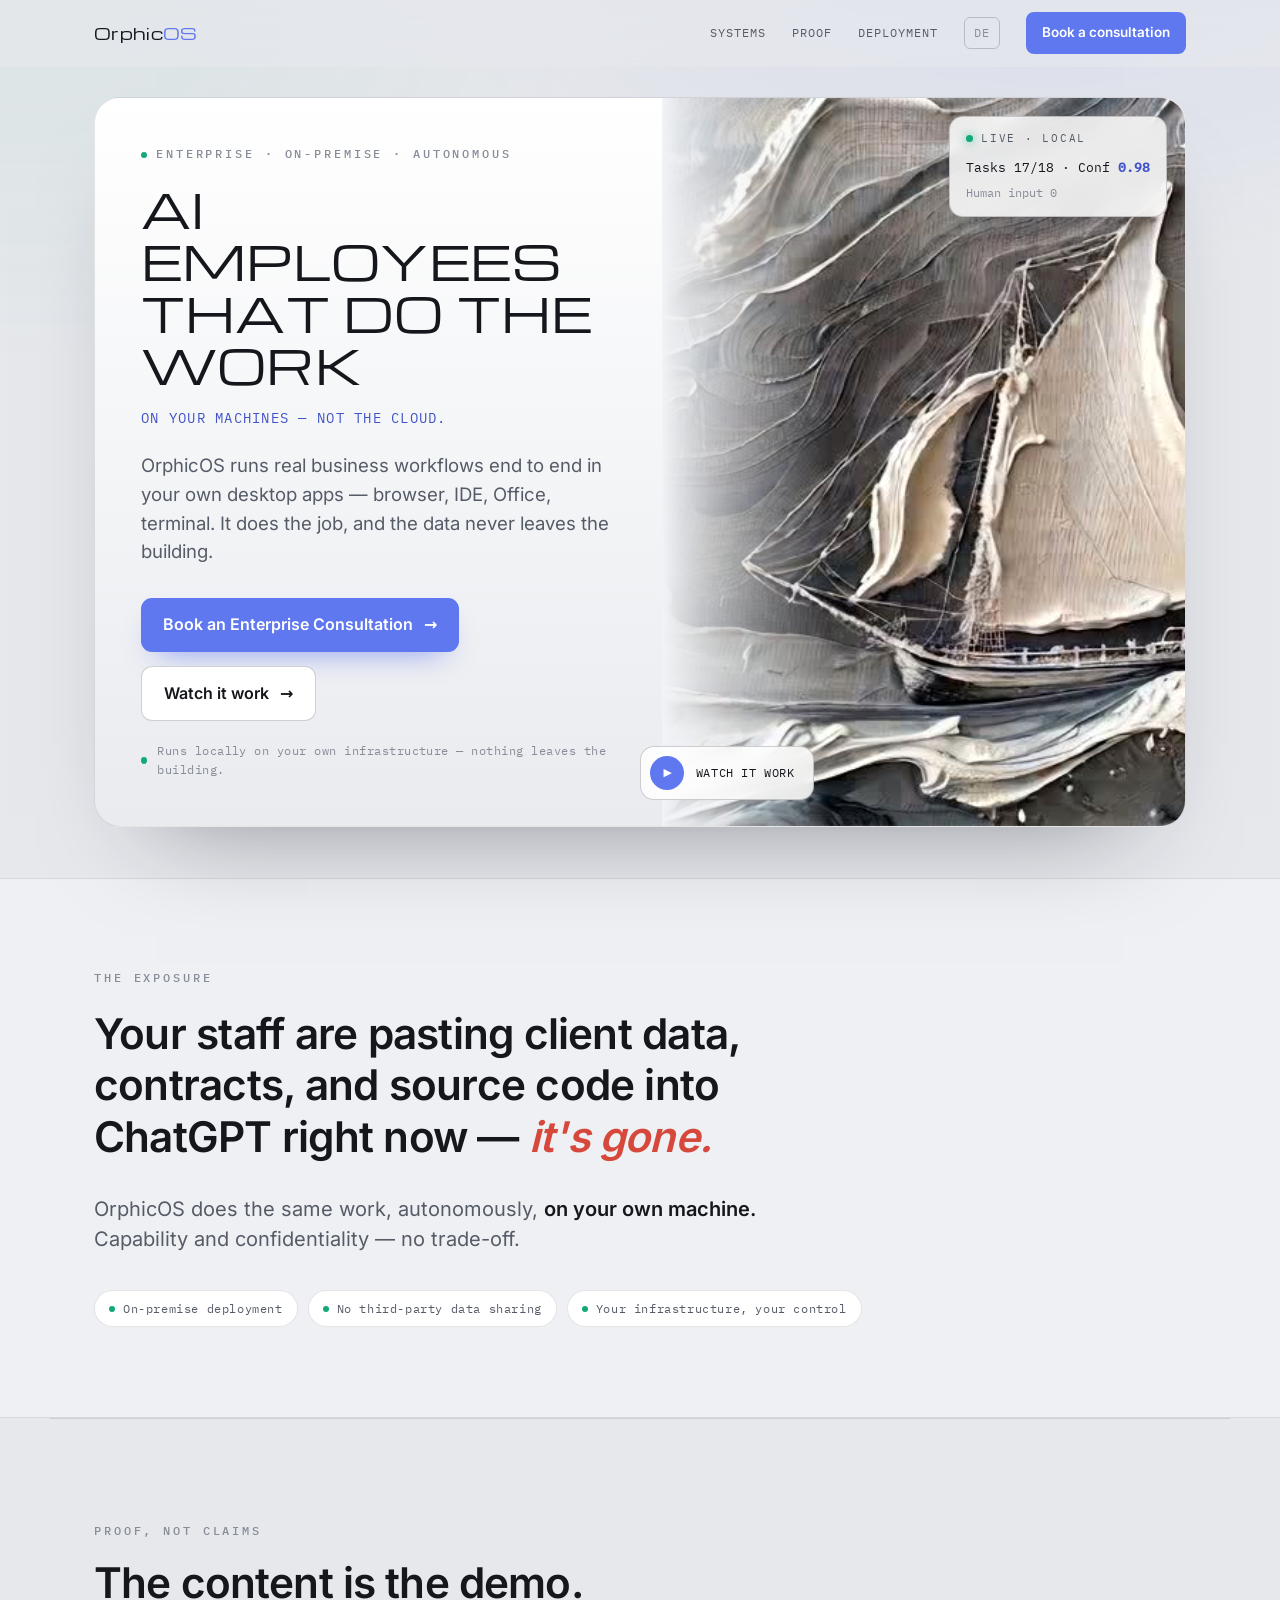
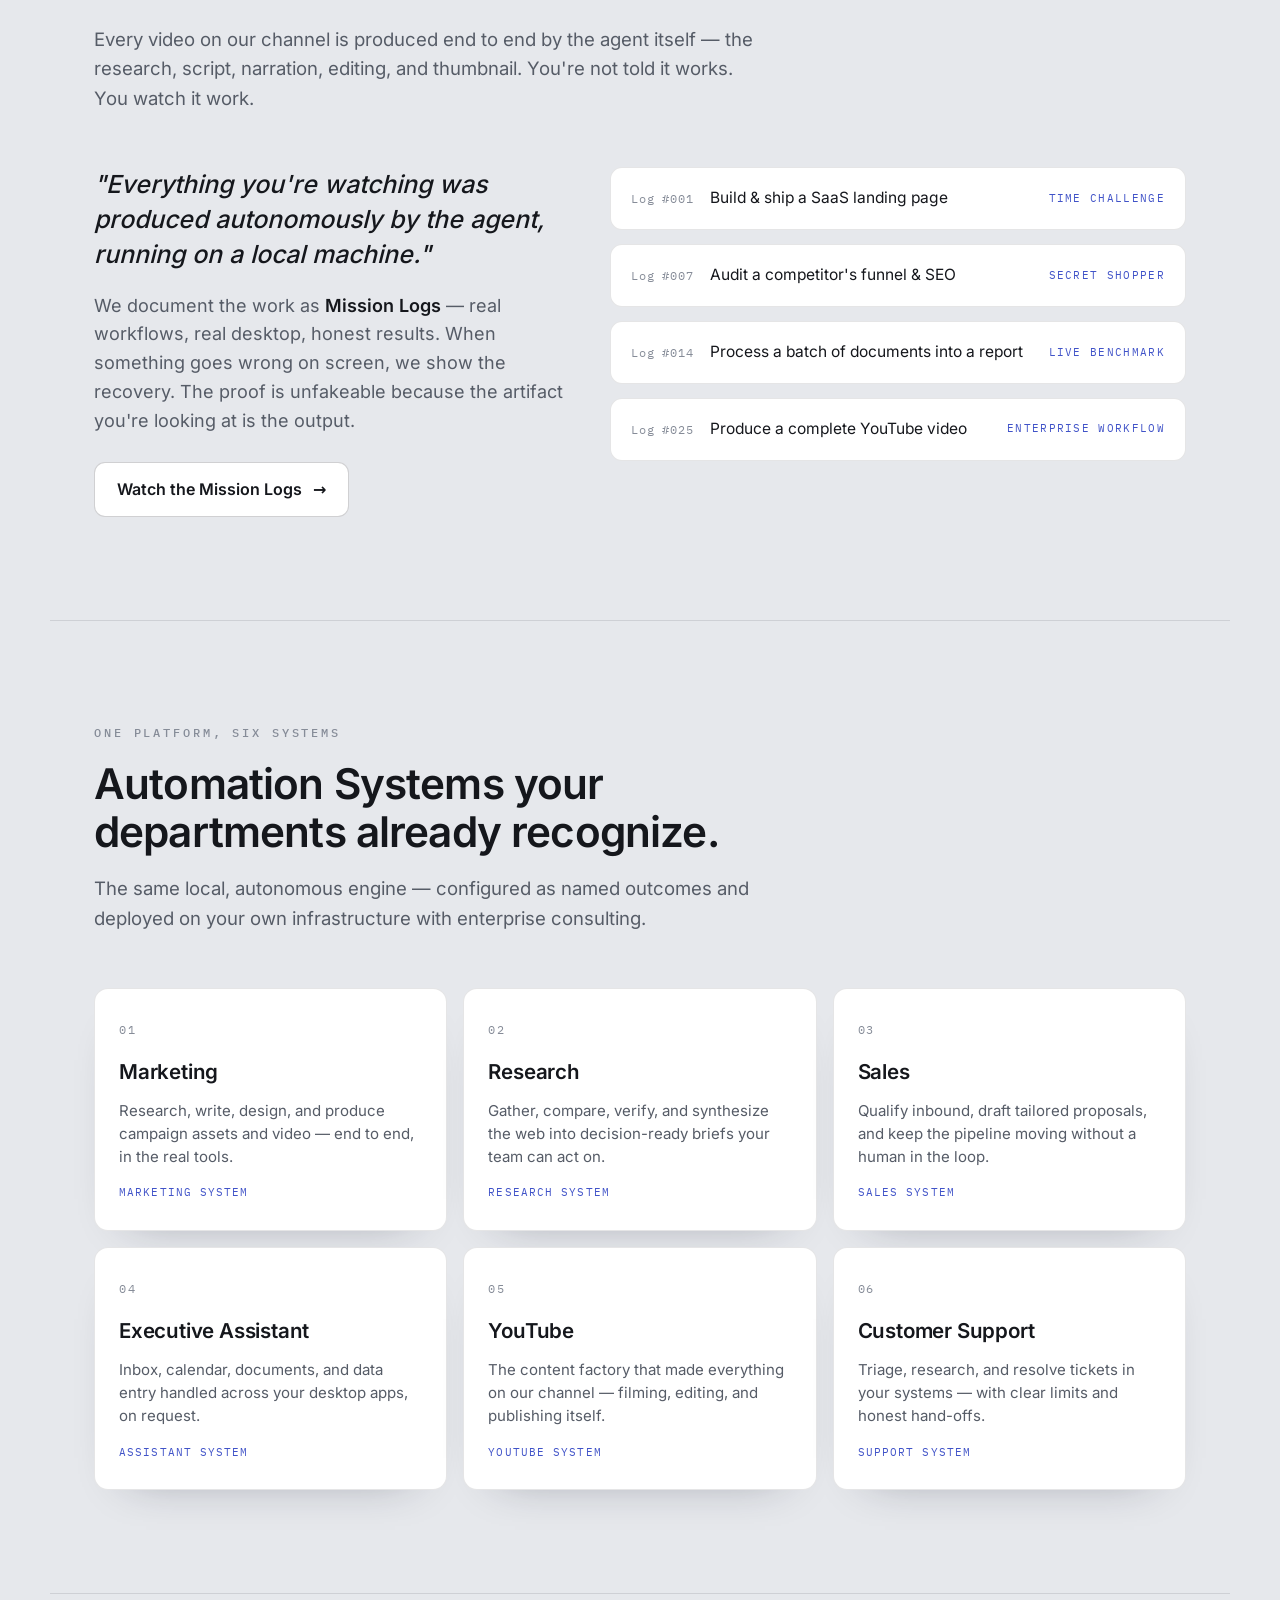
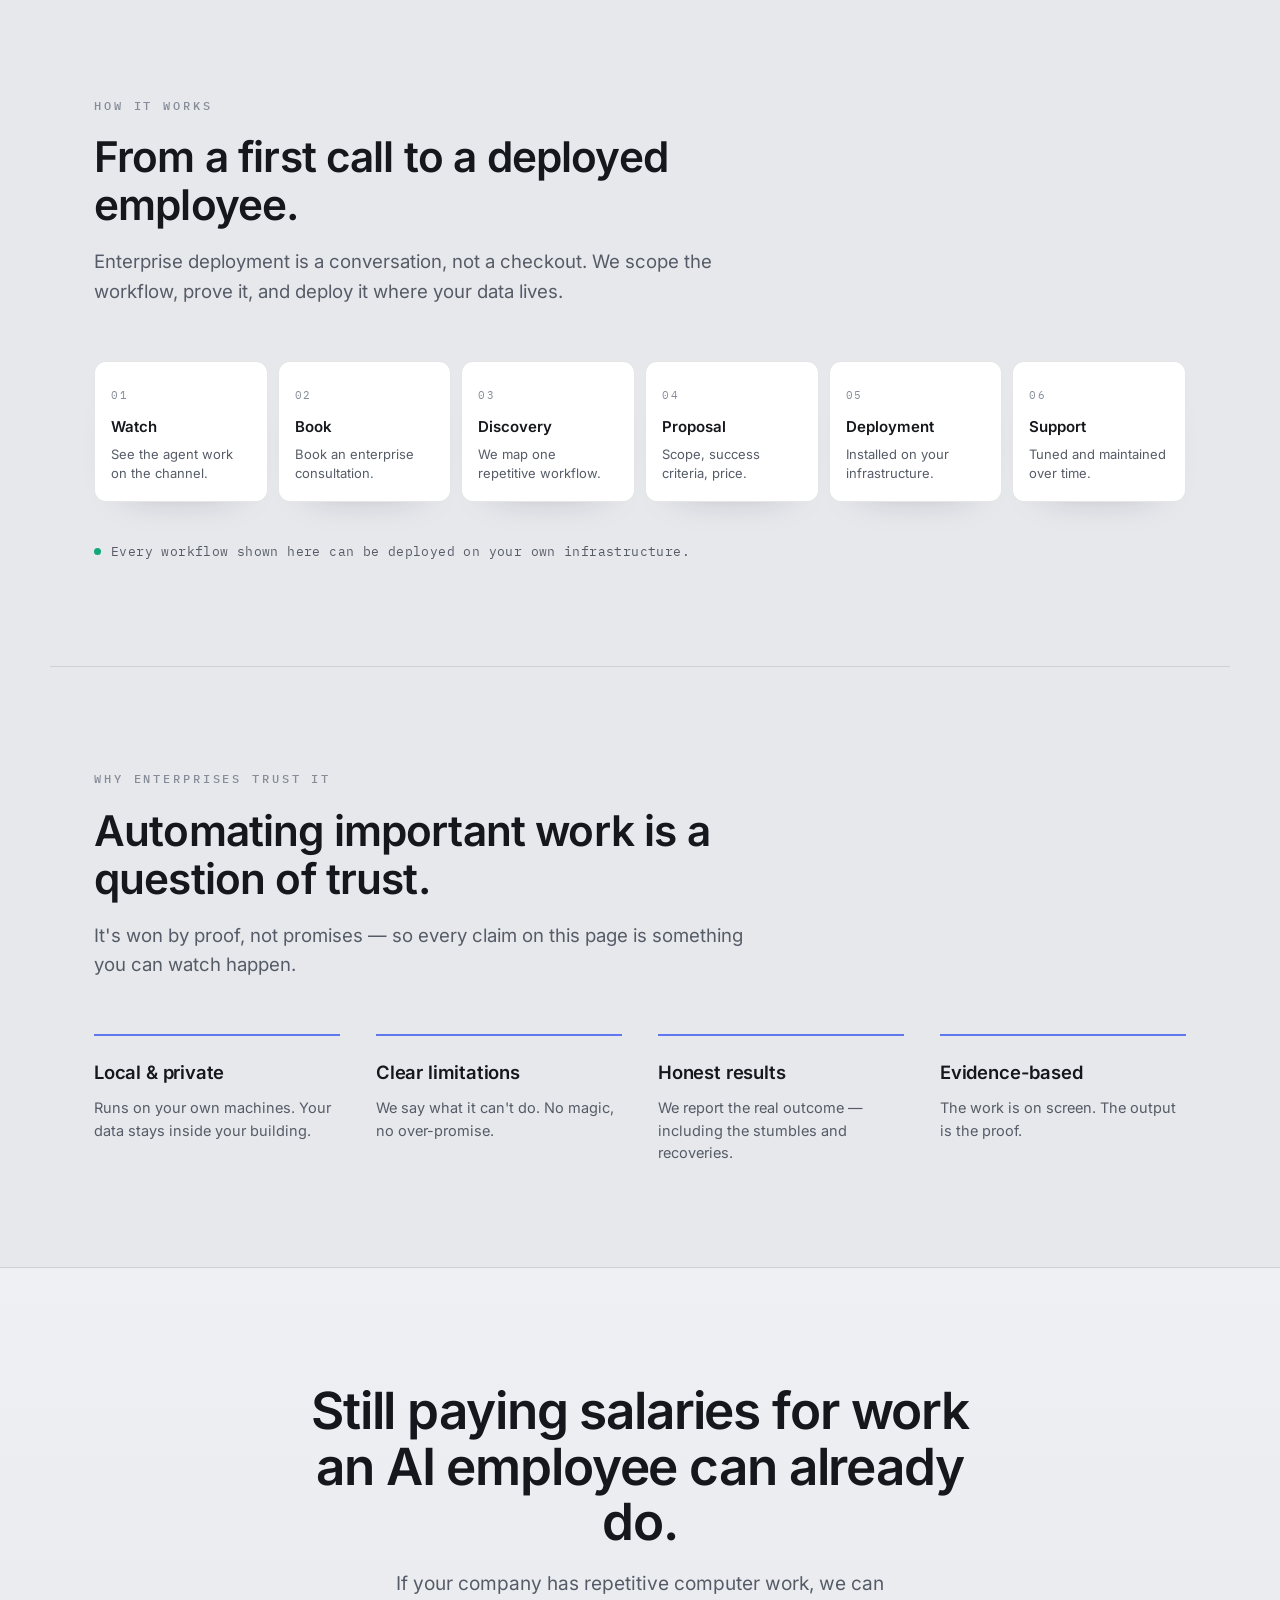
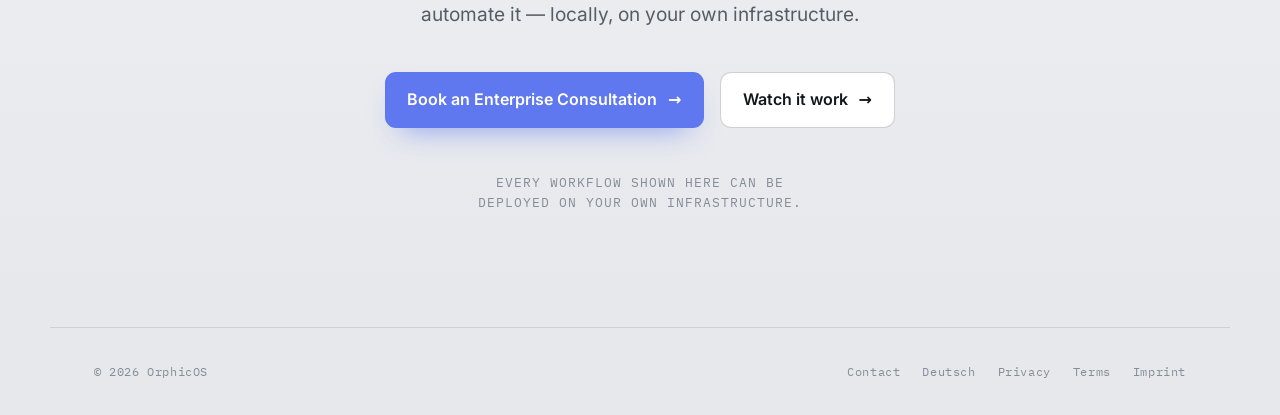
==== landing/index.html @ 304274cb "Redesign hero to light/techno "device panel" style Replace the dark hero with a light, silver-gradie" ====
<!DOCTYPE html>
<html lang="en" class="no-js">
<head>
<meta charset="UTF-8" />
<meta name="viewport" content="width=device-width, initial-scale=1" />
<script>
  /* Route German-preferring browsers to the German site. No network call.
     Remembers a manual language choice so switching to English never bounces back. */
  (function () {
    try {
      var pref = localStorage.getItem("orphic_lang");
      if (pref === "de") { location.replace("/de/"); return; }
      if (!pref) {
        var lang = (navigator.languages && navigator.languages[0]) || navigator.language || "";
        if (/^de\b/i.test(lang)) { location.replace("/de/"); }
      }
    } catch (e) {}
  })();
</script>
<title>OrphicOS — an autonomous AI employee that works on your machines, not the cloud</title>
<meta name="description" content="OrphicOS deploys autonomous AI employees that run real business workflows end to end in your own desktop apps — locally, on your own infrastructure. Nothing leaves the building." />
<meta property="og:title" content="OrphicOS — Enterprise Autonomous AI Employees" />
<meta property="og:description" content="It doesn't assist your team. It does the job — locally, on your own machines. Nothing leaves the building." />
<meta property="og:type" content="website" />
<link rel="icon" href="assets/favicon.ico" sizes="16x16 32x32 48x48" />
<link rel="icon" type="image/png" href="assets/favicon.png" />
<link href="assets/fonts/fonts.css" rel="stylesheet" />
<link href="styles.css" rel="stylesheet" />
<script>document.documentElement.className="js";</script>
</head>
<body>

  <header class="nav" id="nav">
    <div class="wrap nav-inner">
      <a href="/" class="brand">Orphic<span>OS</span></a>
      <nav class="nav-right">
        <span class="nav-links">
          <a href="#systems">Systems</a>
          <a href="#proof">Proof</a>
          <a href="#deploy">Deployment</a>
        </span>
        <a href="/de/" class="lang" onclick="try{localStorage.setItem('orphic_lang','de')}catch(e){}">DE</a>
        <a href="mailto:hello@orphicos.app?subject=Enterprise%20consultation" class="nav-cta">Book a consultation</a>
      </nav>
    </div>
  </header>

  <main>

    <!-- HERO -->
    <section class="hero wrap">
      <div class="stage reveal">
        <div class="stage-copy">
          <p class="eyebrow"><span class="dot"></span>Enterprise · On-premise · Autonomous</p>
          <h1 class="display">AI employees that do the work</h1>
          <p class="hero-desc">On your machines — not the cloud.</p>
          <p class="hero-sub">OrphicOS runs real business workflows end to end in your own desktop apps — browser, IDE, Office, terminal. It does the job, and the data never leaves the building.</p>
          <div class="hero-actions">
            <a class="btn btn-primary" href="mailto:hello@orphicos.app?subject=Enterprise%20consultation">Book an Enterprise Consultation <span class="arrow" aria-hidden="true">→</span></a>
            <a class="btn btn-ghost" href="https://www.youtube.com/channel/UCAZ4UmGpCjGsuipjz5-AdOQ" target="_blank" rel="noopener">Watch it work <span class="arrow" aria-hidden="true">→</span></a>
          </div>
          <p class="hero-note"><span class="dot"></span>Runs locally on your own infrastructure — nothing leaves the building.</p>
        </div>

        <div class="stage-art">
          <figure class="ship">
            <img src="assets/ship-hero.jpg" alt="OrphicOS — the ship steering itself through the storm" loading="eager" decoding="async" width="840" height="512" />
          </figure>

          <!-- live-session chip -->
          <div class="fcard fcard-live" role="img" aria-label="OrphicOS live session: 17 of 18 tasks done, confidence 0.98, human input 0, running locally.">
            <div class="l1"><span class="dot"></span>Live · Local</div>
            <div class="l2">Tasks 17/18 · Conf <b>0.98</b></div>
            <div class="l3">Human input 0</div>
          </div>

          <!-- watch-it-work chip -->
          <a class="fcard fcard-watch" href="https://www.youtube.com/channel/UCAZ4UmGpCjGsuipjz5-AdOQ" target="_blank" rel="noopener">
            <span class="play" aria-hidden="true">▶</span><span class="wt">Watch it work</span>
          </a>
        </div>
      </div>
    </section>

    <!-- DATA-LEAK WEDGE -->
    <section class="wedge">
      <div class="wrap wedge-inner">
        <p class="eyebrow reveal" style="margin-bottom:20px;">The exposure</p>
        <p class="wedge-quote reveal">Your staff are pasting client data, contracts, and source code into ChatGPT right now — <span class="gone">it's gone.</span></p>
        <p class="wedge-counter reveal">OrphicOS does the same work, autonomously, <b>on your own machine.</b> Capability and confidentiality — no trade-off.</p>
        <div class="chips reveal">
          <span class="chip"><span class="dot"></span>On-premise deployment</span>
          <span class="chip"><span class="dot"></span>No third-party data sharing</span>
          <span class="chip"><span class="dot"></span>Your infrastructure, your control</span>
        </div>
      </div>
    </section>

    <!-- PROOF -->
    <section class="section wrap" id="proof">
      <div class="section-head reveal">
        <span class="eyebrow">Proof, not claims</span>
        <h2 class="section-title">The content is the demo.</h2>
        <p class="section-lead">Every video on our channel is produced end to end by the agent itself — the research, script, narration, editing, and thumbnail. You're not told it works. You watch it work.</p>
      </div>
      <div class="proof-grid">
        <div class="proof-copy reveal">
          <p class="pull">"Everything you're watching was produced autonomously by the agent, running on a local machine."</p>
          <p>We document the work as <b style="color:var(--text)">Mission Logs</b> — real workflows, real desktop, honest results. When something goes wrong on screen, we show the recovery. The proof is unfakeable because the artifact you're looking at is the output.</p>
          <a class="btn btn-ghost watch" href="https://www.youtube.com/channel/UCAZ4UmGpCjGsuipjz5-AdOQ" target="_blank" rel="noopener">Watch the Mission Logs <span class="arrow" aria-hidden="true">→</span></a>
        </div>
        <div class="mission-list reveal">
          <div class="mission"><span class="id">Log #001</span><span class="name">Build &amp; ship a SaaS landing page</span><span class="fmt">Time&nbsp;Challenge</span></div>
          <div class="mission"><span class="id">Log #007</span><span class="name">Audit a competitor's funnel &amp; SEO</span><span class="fmt">Secret&nbsp;Shopper</span></div>
          <div class="mission"><span class="id">Log #014</span><span class="name">Process a batch of documents into a report</span><span class="fmt">Live&nbsp;Benchmark</span></div>
          <div class="mission"><span class="id">Log #025</span><span class="name">Produce a complete YouTube video</span><span class="fmt">Enterprise&nbsp;Workflow</span></div>
        </div>
      </div>
    </section>

    <!-- AUTOMATION SYSTEMS -->
    <section class="section wrap" id="systems">
      <div class="section-head reveal">
        <span class="eyebrow">One platform, six systems</span>
        <h2 class="section-title">Automation Systems your departments already recognize.</h2>
        <p class="section-lead">The same local, autonomous engine — configured as named outcomes and deployed on your own infrastructure with enterprise consulting.</p>
      </div>
      <div class="systems">
        <article class="sys reveal"><span class="num">01</span><h3>Marketing</h3><p>Research, write, design, and produce campaign assets and video — end to end, in the real tools.</p><span class="tag">Marketing System</span></article>
        <article class="sys reveal"><span class="num">02</span><h3>Research</h3><p>Gather, compare, verify, and synthesize the web into decision-ready briefs your team can act on.</p><span class="tag">Research System</span></article>
        <article class="sys reveal"><span class="num">03</span><h3>Sales</h3><p>Qualify inbound, draft tailored proposals, and keep the pipeline moving without a human in the loop.</p><span class="tag">Sales System</span></article>
        <article class="sys reveal"><span class="num">04</span><h3>Executive Assistant</h3><p>Inbox, calendar, documents, and data entry handled across your desktop apps, on request.</p><span class="tag">Assistant System</span></article>
        <article class="sys reveal"><span class="num">05</span><h3>YouTube</h3><p>The content factory that made everything on our channel — filming, editing, and publishing itself.</p><span class="tag">YouTube System</span></article>
        <article class="sys reveal"><span class="num">06</span><h3>Customer Support</h3><p>Triage, research, and resolve tickets in your systems — with clear limits and honest hand-offs.</p><span class="tag">Support System</span></article>
      </div>
    </section>

    <!-- DEPLOYMENT / FUNNEL -->
    <section class="section wrap" id="deploy">
      <div class="section-head reveal">
        <span class="eyebrow">How it works</span>
        <h2 class="section-title">From a first call to a deployed employee.</h2>
        <p class="section-lead">Enterprise deployment is a conversation, not a checkout. We scope the workflow, prove it, and deploy it where your data lives.</p>
      </div>
      <div class="funnel reveal">
        <div class="node"><span class="n">01</span><div class="t">Watch</div><div class="d">See the agent work on the channel.</div></div>
        <div class="node"><span class="n">02</span><div class="t">Book</div><div class="d">Book an enterprise consultation.</div></div>
        <div class="node"><span class="n">03</span><div class="t">Discovery</div><div class="d">We map one repetitive workflow.</div></div>
        <div class="node"><span class="n">04</span><div class="t">Proposal</div><div class="d">Scope, success criteria, price.</div></div>
        <div class="node"><span class="n">05</span><div class="t">Deployment</div><div class="d">Installed on your infrastructure.</div></div>
        <div class="node"><span class="n">06</span><div class="t">Support</div><div class="d">Tuned and maintained over time.</div></div>
      </div>
      <p class="deploy-note reveal"><span class="dot"></span>Every workflow shown here can be deployed on your own infrastructure.</p>
    </section>

    <!-- TRUST -->
    <section class="section wrap">
      <div class="section-head reveal">
        <span class="eyebrow">Why enterprises trust it</span>
        <h2 class="section-title">Automating important work is a question of trust.</h2>
        <p class="section-lead">It's won by proof, not promises — so every claim on this page is something you can watch happen.</p>
      </div>
      <div class="trust-grid">
        <div class="trust reveal"><h4>Local &amp; private</h4><p>Runs on your own machines. Your data stays inside your building.</p></div>
        <div class="trust reveal"><h4>Clear limitations</h4><p>We say what it can't do. No magic, no over-promise.</p></div>
        <div class="trust reveal"><h4>Honest results</h4><p>We report the real outcome — including the stumbles and recoveries.</p></div>
        <div class="trust reveal"><h4>Evidence-based</h4><p>The work is on screen. The output is the proof.</p></div>
      </div>
    </section>
  </main>

  <!-- CLOSING CTA -->
  <section class="close">
    <div class="wrap close-inner">
      <h2 class="reveal">Still paying salaries for work an AI employee can already do.</h2>
      <p class="reveal">If your company has repetitive computer work, we can automate it — locally, on your own infrastructure.</p>
      <div class="actions reveal">
        <a class="btn btn-primary" href="mailto:hello@orphicos.app?subject=Enterprise%20consultation">Book an Enterprise Consultation <span class="arrow" aria-hidden="true">→</span></a>
        <a class="btn btn-ghost" href="https://www.youtube.com/channel/UCAZ4UmGpCjGsuipjz5-AdOQ" target="_blank" rel="noopener">Watch it work <span class="arrow" aria-hidden="true">→</span></a>
      </div>
      <p class="tagline reveal">Every workflow shown here can be deployed on your own infrastructure.</p>
    </div>
  </section>

  <footer class="foot wrap">
    <span>© 2026 OrphicOS</span>
    <span class="foot-links">
      <a href="mailto:hello@orphicos.app">Contact</a>
      <a href="/de/" onclick="try{localStorage.setItem('orphic_lang','de')}catch(e){}">Deutsch</a>
      <a href="/privacy.html">Privacy</a>
      <a href="/terms.html">Terms</a>
      <a href="/imprint.html">Imprint</a>
    </span>
  </footer>

<script>
  // nav hairline on scroll
  var nav = document.getElementById('nav');
  function onScroll(){ nav.classList.toggle('scrolled', window.scrollY > 8); }
  onScroll(); window.addEventListener('scroll', onScroll, {passive:true});

  // scroll reveals (progressive enhancement — content is visible without JS)
  if ('IntersectionObserver' in window) {
    var io = new IntersectionObserver(function(entries){
      entries.forEach(function(e){
        if (e.isIntersecting){ e.target.classList.add('in'); io.unobserve(e.target); }
      });
    }, {threshold:0.14, rootMargin:'0px 0px -6% 0px'});
    document.querySelectorAll('.reveal').forEach(function(el){ io.observe(el); });
  } else {
    document.querySelectorAll('.reveal').forEach(function(el){ el.classList.add('in'); });
  }
</script>
</body>
</html>
---- landing/assets/fonts/fonts.css ----
/* vietnamese */
@font-face {
  font-family: 'Fraunces';
  font-style: italic;
  font-weight: 300 480;
  font-display: swap;
  src: url(Fraunces-1.woff2) format('woff2');
  unicode-range: U+0102-0103, U+0110-0111, U+0128-0129, U+0168-0169, U+01A0-01A1, U+01AF-01B0, U+0300-0301, U+0303-0304, U+0308-0309, U+0323, U+0329, U+1EA0-1EF9, U+20AB;
}

/* latin-ext */
@font-face {
  font-family: 'Fraunces';
  font-style: italic;
  font-weight: 300 480;
  font-display: swap;
  src: url(Fraunces-2.woff2) format('woff2');
  unicode-range: U+0100-02BA, U+02BD-02C5, U+02C7-02CC, U+02CE-02D7, U+02DD-02FF, U+0304, U+0308, U+0329, U+1D00-1DBF, U+1E00-1E9F, U+1EF2-1EFF, U+2020, U+20A0-20AB, U+20AD-20C0, U+2113, U+2C60-2C7F, U+A720-A7FF;
}

/* latin */
@font-face {
  font-family: 'Fraunces';
  font-style: italic;
  font-weight: 300 480;
  font-display: swap;
  src: url(Fraunces-3.woff2) format('woff2');
  unicode-range: U+0000-00FF, U+0131, U+0152-0153, U+02BB-02BC, U+02C6, U+02DA, U+02DC, U+0304, U+0308, U+0329, U+2000-206F, U+20AC, U+2122, U+2191, U+2193, U+2212, U+2215, U+FEFF, U+FFFD;
}

/* vietnamese */
@font-face {
  font-family: 'Fraunces';
  font-style: normal;
  font-weight: 300 560;
  font-display: swap;
  src: url(Fraunces-4.woff2) format('woff2');
  unicode-range: U+0102-0103, U+0110-0111, U+0128-0129, U+0168-0169, U+01A0-01A1, U+01AF-01B0, U+0300-0301, U+0303-0304, U+0308-0309, U+0323, U+0329, U+1EA0-1EF9, U+20AB;
}

/* latin-ext */
@font-face {
  font-family: 'Fraunces';
  font-style: normal;
  font-weight: 300 560;
  font-display: swap;
  src: url(Fraunces-5.woff2) format('woff2');
  unicode-range: U+0100-02BA, U+02BD-02C5, U+02C7-02CC, U+02CE-02D7, U+02DD-02FF, U+0304, U+0308, U+0329, U+1D00-1DBF, U+1E00-1E9F, U+1EF2-1EFF, U+2020, U+20A0-20AB, U+20AD-20C0, U+2113, U+2C60-2C7F, U+A720-A7FF;
}

/* latin */
@font-face {
  font-family: 'Fraunces';
  font-style: normal;
  font-weight: 300 560;
  font-display: swap;
  src: url(Fraunces-6.woff2) format('woff2');
  unicode-range: U+0000-00FF, U+0131, U+0152-0153, U+02BB-02BC, U+02C6, U+02DA, U+02DC, U+0304, U+0308, U+0329, U+2000-206F, U+20AC, U+2122, U+2191, U+2193, U+2212, U+2215, U+FEFF, U+FFFD;
}

/* latin — techno display (headlines) */
@font-face {
  font-family: 'Michroma';
  font-style: normal;
  font-weight: 400;
  font-display: swap;
  src: url(Michroma.woff2) format('woff2');
  unicode-range: U+0000-00FF, U+0131, U+0152-0153, U+02BB-02BC, U+02C6, U+02DA, U+02DC, U+0304, U+0308, U+0329, U+2000-206F, U+20AC, U+2122, U+2191, U+2193, U+2212, U+2215, U+FEFF, U+FFFD;
}

/* cyrillic-ext */
@font-face {
  font-family: 'IBM Plex Mono';
  font-style: normal;
  font-weight: 400;
  font-display: swap;
  src: url(IBMPlexMono-1.woff2) format('woff2');
  unicode-range: U+0460-052F, U+1C80-1C8A, U+20B4, U+2DE0-2DFF, U+A640-A69F, U+FE2E-FE2F;
}

/* cyrillic */
@font-face {
  font-family: 'IBM Plex Mono';
  font-style: normal;
  font-weight: 400;
  font-display: swap;
  src: url(IBMPlexMono-2.woff2) format('woff2');
  unicode-range: U+0301, U+0400-045F, U+0490-0491, U+04B0-04B1, U+2116;
}

/* vietnamese */
@font-face {
  font-family: 'IBM Plex Mono';
  font-style: normal;
  font-weight: 400;
  font-display: swap;
  src: url(IBMPlexMono-3.woff2) format('woff2');
  unicode-range: U+0102-0103, U+0110-0111, U+0128-0129, U+0168-0169, U+01A0-01A1, U+01AF-01B0, U+0300-0301, U+0303-0304, U+0308-0309, U+0323, U+0329, U+1EA0-1EF9, U+20AB;
}

/* latin-ext */
@font-face {
  font-family: 'IBM Plex Mono';
  font-style: normal;
  font-weight: 400;
  font-display: swap;
  src: url(IBMPlexMono-4.woff2) format('woff2');
  unicode-range: U+0100-02BA, U+02BD-02C5, U+02C7-02CC, U+02CE-02D7, U+02DD-02FF, U+0304, U+0308, U+0329, U+1D00-1DBF, U+1E00-1E9F, U+1EF2-1EFF, U+2020, U+20A0-20AB, U+20AD-20C0, U+2113, U+2C60-2C7F, U+A720-A7FF;
}

/* latin */
@font-face {
  font-family: 'IBM Plex Mono';
  font-style: normal;
  font-weight: 400;
  font-display: swap;
  src: url(IBMPlexMono-5.woff2) format('woff2');
  unicode-range: U+0000-00FF, U+0131, U+0152-0153, U+02BB-02BC, U+02C6, U+02DA, U+02DC, U+0304, U+0308, U+0329, U+2000-206F, U+20AC, U+2122, U+2191, U+2193, U+2212, U+2215, U+FEFF, U+FFFD;
}

/* cyrillic-ext */
@font-face {
  font-family: 'IBM Plex Mono';
  font-style: normal;
  font-weight: 500;
  font-display: swap;
  src: url(IBMPlexMono-6.woff2) format('woff2');
  unicode-range: U+0460-052F, U+1C80-1C8A, U+20B4, U+2DE0-2DFF, U+A640-A69F, U+FE2E-FE2F;
}

/* cyrillic */
@font-face {
  font-family: 'IBM Plex Mono';
  font-style: normal;
  font-weight: 500;
  font-display: swap;
  src: url(IBMPlexMono-7.woff2) format('woff2');
  unicode-range: U+0301, U+0400-045F, U+0490-0491, U+04B0-04B1, U+2116;
}

/* vietnamese */
@font-face {
  font-family: 'IBM Plex Mono';
  font-style: normal;
  font-weight: 500;
  font-display: swap;
  src: url(IBMPlexMono-8.woff2) format('woff2');
  unicode-range: U+0102-0103, U+0110-0111, U+0128-0129, U+0168-0169, U+01A0-01A1, U+01AF-01B0, U+0300-0301, U+0303-0304, U+0308-0309, U+0323, U+0329, U+1EA0-1EF9, U+20AB;
}

/* latin-ext */
@font-face {
  font-family: 'IBM Plex Mono';
  font-style: normal;
  font-weight: 500;
  font-display: swap;
  src: url(IBMPlexMono-9.woff2) format('woff2');
  unicode-range: U+0100-02BA, U+02BD-02C5, U+02C7-02CC, U+02CE-02D7, U+02DD-02FF, U+0304, U+0308, U+0329, U+1D00-1DBF, U+1E00-1E9F, U+1EF2-1EFF, U+2020, U+20A0-20AB, U+20AD-20C0, U+2113, U+2C60-2C7F, U+A720-A7FF;
}

/* latin */
@font-face {
  font-family: 'IBM Plex Mono';
  font-style: normal;
  font-weight: 500;
  font-display: swap;
  src: url(IBMPlexMono-10.woff2) format('woff2');
  unicode-range: U+0000-00FF, U+0131, U+0152-0153, U+02BB-02BC, U+02C6, U+02DA, U+02DC, U+0304, U+0308, U+0329, U+2000-206F, U+20AC, U+2122, U+2191, U+2193, U+2212, U+2215, U+FEFF, U+FFFD;
}

/* cyrillic-ext */
@font-face {
  font-family: 'Inter';
  font-style: normal;
  font-weight: 400;
  font-display: swap;
  src: url(Inter-1.woff2) format('woff2');
  unicode-range: U+0460-052F, U+1C80-1C8A, U+20B4, U+2DE0-2DFF, U+A640-A69F, U+FE2E-FE2F;
}

/* cyrillic */
@font-face {
  font-family: 'Inter';
  font-style: normal;
  font-weight: 400;
  font-display: swap;
  src: url(Inter-2.woff2) format('woff2');
  unicode-range: U+0301, U+0400-045F, U+0490-0491, U+04B0-04B1, U+2116;
}

/* greek-ext */
@font-face {
  font-family: 'Inter';
  font-style: normal;
  font-weight: 400;
  font-display: swap;
  src: url(Inter-3.woff2) format('woff2');
  unicode-range: U+1F00-1FFF;
}

/* greek */
@font-face {
  font-family: 'Inter';
  font-style: normal;
  font-weight: 400;
  font-display: swap;
  src: url(Inter-4.woff2) format('woff2');
  unicode-range: U+0370-0377, U+037A-037F, U+0384-038A, U+038C, U+038E-03A1, U+03A3-03FF;
}

/* vietnamese */
@font-face {
  font-family: 'Inter';
  font-style: normal;
  font-weight: 400;
  font-display: swap;
  src: url(Inter-5.woff2) format('woff2');
  unicode-range: U+0102-0103, U+0110-0111, U+0128-0129, U+0168-0169, U+01A0-01A1, U+01AF-01B0, U+0300-0301, U+0303-0304, U+0308-0309, U+0323, U+0329, U+1EA0-1EF9, U+20AB;
}

/* latin-ext */
@font-face {
  font-family: 'Inter';
  font-style: normal;
  font-weight: 400;
  font-display: swap;
  src: url(Inter-6.woff2) format('woff2');
  unicode-range: U+0100-02BA, U+02BD-02C5, U+02C7-02CC, U+02CE-02D7, U+02DD-02FF, U+0304, U+0308, U+0329, U+1D00-1DBF, U+1E00-1E9F, U+1EF2-1EFF, U+2020, U+20A0-20AB, U+20AD-20C0, U+2113, U+2C60-2C7F, U+A720-A7FF;
}

/* latin */
@font-face {
  font-family: 'Inter';
  font-style: normal;
  font-weight: 400;
  font-display: swap;
  src: url(Inter-7.woff2) format('woff2');
  unicode-range: U+0000-00FF, U+0131, U+0152-0153, U+02BB-02BC, U+02C6, U+02DA, U+02DC, U+0304, U+0308, U+0329, U+2000-206F, U+20AC, U+2122, U+2191, U+2193, U+2212, U+2215, U+FEFF, U+FFFD;
}

/* cyrillic-ext */
@font-face {
  font-family: 'Inter';
  font-style: normal;
  font-weight: 500;
  font-display: swap;
  src: url(Inter-8.woff2) format('woff2');
  unicode-range: U+0460-052F, U+1C80-1C8A, U+20B4, U+2DE0-2DFF, U+A640-A69F, U+FE2E-FE2F;
}

/* cyrillic */
@font-face {
  font-family: 'Inter';
  font-style: normal;
  font-weight: 500;
  font-display: swap;
  src: url(Inter-9.woff2) format('woff2');
  unicode-range: U+0301, U+0400-045F, U+0490-0491, U+04B0-04B1, U+2116;
}

/* greek-ext */
@font-face {
  font-family: 'Inter';
  font-style: normal;
  font-weight: 500;
  font-display: swap;
  src: url(Inter-10.woff2) format('woff2');
  unicode-range: U+1F00-1FFF;
}

/* greek */
@font-face {
  font-family: 'Inter';
  font-style: normal;
  font-weight: 500;
  font-display: swap;
  src: url(Inter-11.woff2) format('woff2');
  unicode-range: U+0370-0377, U+037A-037F, U+0384-038A, U+038C, U+038E-03A1, U+03A3-03FF;
}

/* vietnamese */
@font-face {
  font-family: 'Inter';
  font-style: normal;
  font-weight: 500;
  font-display: swap;
  src: url(Inter-12.woff2) format('woff2');
  unicode-range: U+0102-0103, U+0110-0111, U+0128-0129, U+0168-0169, U+01A0-01A1, U+01AF-01B0, U+0300-0301, U+0303-0304, U+0308-0309, U+0323, U+0329, U+1EA0-1EF9, U+20AB;
}

/* latin-ext */
@font-face {
  font-family: 'Inter';
  font-style: normal;
  font-weight: 500;
  font-display: swap;
  src: url(Inter-13.woff2) format('woff2');
  unicode-range: U+0100-02BA, U+02BD-02C5, U+02C7-02CC, U+02CE-02D7, U+02DD-02FF, U+0304, U+0308, U+0329, U+1D00-1DBF, U+1E00-1E9F, U+1EF2-1EFF, U+2020, U+20A0-20AB, U+20AD-20C0, U+2113, U+2C60-2C7F, U+A720-A7FF;
}

/* latin */
@font-face {
  font-family: 'Inter';
  font-style: normal;
  font-weight: 500;
  font-display: swap;
  src: url(Inter-14.woff2) format('woff2');
  unicode-range: U+0000-00FF, U+0131, U+0152-0153, U+02BB-02BC, U+02C6, U+02DA, U+02DC, U+0304, U+0308, U+0329, U+2000-206F, U+20AC, U+2122, U+2191, U+2193, U+2212, U+2215, U+FEFF, U+FFFD;
}

/* cyrillic-ext */
@font-face {
  font-family: 'Inter';
  font-style: normal;
  font-weight: 600;
  font-display: swap;
  src: url(Inter-15.woff2) format('woff2');
  unicode-range: U+0460-052F, U+1C80-1C8A, U+20B4, U+2DE0-2DFF, U+A640-A69F, U+FE2E-FE2F;
}

/* cyrillic */
@font-face {
  font-family: 'Inter';
  font-style: normal;
  font-weight: 600;
  font-display: swap;
  src: url(Inter-16.woff2) format('woff2');
  unicode-range: U+0301, U+0400-045F, U+0490-0491, U+04B0-04B1, U+2116;
}

/* greek-ext */
@font-face {
  font-family: 'Inter';
  font-style: normal;
  font-weight: 600;
  font-display: swap;
  src: url(Inter-17.woff2) format('woff2');
  unicode-range: U+1F00-1FFF;
}

/* greek */
@font-face {
  font-family: 'Inter';
  font-style: normal;
  font-weight: 600;
  font-display: swap;
  src: url(Inter-18.woff2) format('woff2');
  unicode-range: U+0370-0377, U+037A-037F, U+0384-038A, U+038C, U+038E-03A1, U+03A3-03FF;
}

/* vietnamese */
@font-face {
  font-family: 'Inter';
  font-style: normal;
  font-weight: 600;
  font-display: swap;
  src: url(Inter-19.woff2) format('woff2');
  unicode-range: U+0102-0103, U+0110-0111, U+0128-0129, U+0168-0169, U+01A0-01A1, U+01AF-01B0, U+0300-0301, U+0303-0304, U+0308-0309, U+0323, U+0329, U+1EA0-1EF9, U+20AB;
}

/* latin-ext */
@font-face {
  font-family: 'Inter';
  font-style: normal;
  font-weight: 600;
  font-display: swap;
  src: url(Inter-20.woff2) format('woff2');
  unicode-range: U+0100-02BA, U+02BD-02C5, U+02C7-02CC, U+02CE-02D7, U+02DD-02FF, U+0304, U+0308, U+0329, U+1D00-1DBF, U+1E00-1E9F, U+1EF2-1EFF, U+2020, U+20A0-20AB, U+20AD-20C0, U+2113, U+2C60-2C7F, U+A720-A7FF;
}

/* latin */
@font-face {
  font-family: 'Inter';
  font-style: normal;
  font-weight: 600;
  font-display: swap;
  src: url(Inter-21.woff2) format('woff2');
  unicode-range: U+0000-00FF, U+0131, U+0152-0153, U+02BB-02BC, U+02C6, U+02DA, U+02DC, U+0304, U+0308, U+0329, U+2000-206F, U+20AC, U+2122, U+2191, U+2193, U+2212, U+2215, U+FEFF, U+FFFD;
}
---- landing/styles.css ----
/* OrphicOS landing — "Enterprise Autonomous AI Employees".
   Light, techno-industrial, premium. Michroma (display headline) + Inter (body)
   + IBM Plex Mono (technical labels / cards). Self-hosted fonts — zero external requests.
   Strict 8px rhythm. One rationed accent (interactive) + a signal green (local/live, dots only). */

:root {
  /* ground (light) */
  --bg:        #e6e8ec;
  --bg-2:      #eef0f3;
  --surface:   #ffffff;
  --surface-2: #f4f6f8;
  --line:        rgba(20,24,32,.11);
  --line-strong: rgba(20,24,32,.20);

  /* ink */
  --text:  #15171c;
  --muted: #565c67;
  --faint: #868c98;

  /* accents (rationed) */
  --accent:      #5f78ef;   /* interactive: CTAs, objects */
  --accent-2:    #7488f3;
  --accent-ink:  #ffffff;   /* text on accent */
  --accent-link: #4053c8;   /* inline emphasis on white — higher contrast */
  --signal:      #12a97a;   /* "local / live / secure" — dots + tiny marks only */
  --warn:        #d6483b;   /* the "it's gone" beat — used once, deliberately */

  /* type */
  --display: "Michroma", "IBM Plex Mono", ui-monospace, monospace;
  --sans:    "Inter", system-ui, -apple-system, "Segoe UI", sans-serif;
  --mono:    "IBM Plex Mono", ui-monospace, "SFMono-Regular", Menlo, monospace;

  --max: 1180px;
  --gutter: clamp(18px, 4vw, 44px);
}

* { margin:0; padding:0; box-sizing:border-box; }
html { -webkit-text-size-adjust:100%; scroll-behavior:smooth; }

body {
  background:var(--bg);
  color:var(--text);
  font-family:var(--sans);
  font-size:17px;
  line-height:1.6;
  -webkit-font-smoothing:antialiased;
  text-rendering:optimizeLegibility;
  overflow-x:hidden;
}
::selection { background:var(--accent); color:var(--accent-ink); }
a { color:inherit; }

/* ambient wash — two quiet gradients, no decoration */
body::before {
  content:"";
  position:fixed; inset:0; z-index:-1; pointer-events:none;
  background:
    radial-gradient(1100px 620px at 82% -12%, rgba(95,120,239,.10), transparent 60%),
    radial-gradient(900px 560px at 2% 2%, rgba(18,169,122,.05), transparent 62%);
}

.wrap { max-width:var(--max); margin-inline:auto; padding-inline:var(--gutter); }

/* eyebrows / catalog labels */
.eyebrow {
  font-family:var(--mono);
  font-size:12px; letter-spacing:.24em; text-transform:uppercase;
  color:var(--faint); font-weight:500;
}
.eyebrow .dot {
  width:6px; height:6px; border-radius:50%;
  background:var(--signal); display:inline-block; margin-right:9px;
  vertical-align:middle;
  box-shadow:0 0 0 0 rgba(18,169,122,.5);
  animation:pulse 2.6s ease-out infinite;
}
@keyframes pulse {
  0% { box-shadow:0 0 0 0 rgba(18,169,122,.45); }
  70%,100% { box-shadow:0 0 0 7px rgba(18,169,122,0); }
}

/* ── NAV ──────────────────────────────── */
.nav {
  position:sticky; top:0; z-index:40;
  background:color-mix(in srgb, var(--bg) 68%, transparent);
  backdrop-filter:saturate(1.2) blur(12px);
  border-bottom:1px solid transparent;
  transition:border-color .35s ease, background .35s ease;
}
.nav.scrolled { border-bottom-color:var(--line); background:color-mix(in srgb, var(--bg) 86%, transparent); }
.nav-inner { display:flex; align-items:center; justify-content:space-between; height:66px; gap:18px; }
.brand {
  font-family:var(--display); font-weight:400; font-size:16px; letter-spacing:.02em;
  text-decoration:none; color:var(--text); white-space:nowrap;
}
.brand span { color:var(--accent); }
.nav-right { display:flex; align-items:center; gap:clamp(14px,2.4vw,26px); }
.nav-links { display:flex; gap:clamp(16px,2.4vw,26px); }
.nav-links a {
  font-family:var(--mono); font-size:12px; letter-spacing:.08em; text-transform:uppercase;
  color:var(--muted); text-decoration:none; transition:color .2s ease;
}
.nav-links a:hover { color:var(--text); }
.lang {
  font-family:var(--mono); font-size:12px; letter-spacing:.1em; text-transform:uppercase;
  color:var(--faint); text-decoration:none; border:1px solid var(--line-strong);
  padding:5px 9px; border-radius:6px; transition:border-color .2s, color .2s;
}
.lang:hover { color:var(--text); border-color:var(--accent); }
.nav-cta {
  font-family:var(--sans); font-weight:600; font-size:13.5px;
  text-decoration:none; color:var(--accent-ink);
  background:var(--accent); padding:10px 16px; border-radius:8px;
  transition:background .2s ease, transform .2s ease; white-space:nowrap;
}
.nav-cta:hover { background:var(--accent-2); }
@media (max-width:720px){ .nav-links{ display:none; } }

/* ── shared button ─────────────────────── */
.btn {
  display:inline-flex; align-items:center; gap:11px;
  font-family:var(--sans); font-weight:600; font-size:16px;
  text-decoration:none; padding:14px 22px; border-radius:11px;
  transition:background .22s ease, border-color .22s ease, transform .22s ease, color .22s ease;
}
.btn .arrow { transition:transform .22s ease; }
.btn:hover .arrow { transform:translateX(4px); }
.btn-primary { background:var(--accent); color:var(--accent-ink); box-shadow:0 14px 30px -16px rgba(95,120,239,.85); }
.btn-primary:hover { background:var(--accent-2); }
.btn-ghost { border:1px solid var(--line-strong); color:var(--text); background:var(--surface); }
.btn-ghost:hover { border-color:var(--accent); color:var(--accent-link); }

/* ── HERO / STAGE ──────────────────────── */
.hero { padding-top:clamp(14px,2.4vw,30px); padding-bottom:clamp(30px,4vw,58px); }
.stage {
  position:relative; isolation:isolate; overflow:hidden;
  border-radius:26px; border:1px solid var(--line);
  background:linear-gradient(180deg,#ffffff 0%, #e9ebef 100%);
  box-shadow:0 50px 100px -62px rgba(24,28,44,.5), 0 1px 0 rgba(255,255,255,.9) inset;
  display:grid; grid-template-columns:1fr; align-items:stretch;
  min-height:clamp(430px,64vh,592px);
}
@media (min-width:900px){ .stage{ grid-template-columns:1.04fr .96fr; } }

.stage-copy { padding:clamp(26px,3.6vw,52px); display:flex; flex-direction:column; justify-content:center; z-index:2; }
.stage-copy .eyebrow { margin-bottom:20px; }
.hero h1.display {
  font-family:var(--display); font-weight:400; text-transform:uppercase;
  font-size:clamp(1.5rem,4.1vw,2.95rem); line-height:1.1; letter-spacing:.004em;
  color:var(--text); margin:0; max-width:15ch;
  overflow-wrap:break-word;   /* never let a long compound word (e.g. German) break the layout */
}
.hero-desc {
  margin-top:16px; font-family:var(--mono);
  font-size:clamp(12.5px,1.4vw,14px); letter-spacing:.09em; text-transform:uppercase; color:var(--accent-link);
}
.hero-sub {
  margin-top:clamp(16px,2vw,22px);
  font-size:clamp(16px,1.7vw,18.5px); line-height:1.55; color:var(--muted); max-width:42ch;
}
.hero-actions { margin-top:clamp(24px,3vw,32px); display:flex; align-items:center; gap:14px; flex-wrap:wrap; }
.hero-note {
  margin-top:20px; display:inline-flex; align-items:center; gap:10px;
  font-family:var(--mono); font-size:12px; letter-spacing:.04em; color:var(--faint);
}
.hero-note .dot { width:7px; height:7px; border-radius:50%; background:var(--signal); display:inline-block; }

/* the heritage ship — hero centerpiece */
.stage-art { position:relative; min-height:300px; }
.ship { position:absolute; inset:0; margin:0; }
.ship img { width:100%; height:100%; object-fit:cover; object-position:center right; display:block; filter:contrast(1.03) saturate(1.03); }
.stage-art::before {
  content:""; position:absolute; inset:0; z-index:1; pointer-events:none;
  background:linear-gradient(90deg,#f1f3f6 0%, rgba(241,243,246,0) 32%);
}
@media (max-width:899px){
  .stage{ min-height:0; }
  .stage-art{ min-height:288px; }
  .stage-art::before{ background:linear-gradient(180deg,#f1f3f6 0%, rgba(241,243,246,0) 22%); }
}

/* floating cards over the stage (the reference's scattered chips) */
.fcard {
  position:absolute; z-index:3;
  background:color-mix(in srgb, var(--surface) 84%, transparent);
  backdrop-filter:blur(9px) saturate(1.1);
  border:1px solid var(--line-strong); border-radius:14px;
  box-shadow:0 26px 54px -32px rgba(20,24,44,.55);
}
.fcard-live { top:18px; right:18px; padding:13px 16px; font-family:var(--mono); }
.fcard-live .l1 { display:flex; align-items:center; gap:8px; font-size:11px; letter-spacing:.16em; text-transform:uppercase; color:var(--muted); }
.fcard-live .l1 .dot { width:7px; height:7px; border-radius:50%; background:var(--signal); box-shadow:0 0 10px 1px rgba(18,169,122,.55); }
.fcard-live .l2 { margin-top:10px; font-size:13px; color:var(--text); }
.fcard-live .l2 b { color:var(--accent-link); font-weight:600; }
.fcard-live .l3 { margin-top:5px; font-size:12px; color:var(--faint); }
.fcard-watch { left:-22px; bottom:26px; display:inline-flex; align-items:center; gap:12px; padding:9px 18px 9px 9px; text-decoration:none; }
.fcard-watch .play { width:34px; height:34px; border-radius:50%; background:var(--accent); color:#fff; display:grid; place-items:center; font-size:11px; padding-left:2px; }
.fcard-watch .wt { font-family:var(--mono); font-size:12px; letter-spacing:.05em; text-transform:uppercase; color:var(--text); }
.fcard-watch:hover .play { background:var(--accent-2); }
@media (max-width:899px){ .fcard-live{ top:14px; left:14px; right:auto; } .fcard-watch{ left:14px; bottom:14px; } }
@media (max-width:520px){ .fcard-watch{ display:none; } }

/* ── SECTION SCAFFOLD ──────────────────── */
.section { padding-block:clamp(60px,8vw,116px); border-top:1px solid var(--line); }
.section-head { max-width:60ch; margin-bottom:clamp(34px,5vw,54px); }
.section-head .eyebrow { display:block; margin-bottom:18px; }
.section-title {
  font-family:var(--sans); font-weight:650;
  font-size:clamp(1.8rem,3.3vw,2.7rem); line-height:1.14; letter-spacing:-.02em; color:var(--text);
}
.section-lead { margin-top:18px; color:var(--muted); font-size:clamp(16px,1.7vw,18.5px); max-width:56ch; }

/* ── DATA-LEAK WEDGE ───────────────────── */
.wedge { background:var(--bg-2); border-top:1px solid var(--line); border-bottom:1px solid var(--line); }
.wedge-inner { padding-block:clamp(54px,7vw,100px); }
.wedge-quote {
  font-family:var(--sans); font-weight:600; font-size:clamp(1.6rem,3.3vw,2.7rem);
  line-height:1.22; letter-spacing:-.018em; max-width:24ch; color:var(--text);
}
.wedge-quote .gone { color:var(--warn); font-style:italic; }
.wedge-counter {
  margin-top:clamp(22px,3vw,32px); font-size:clamp(17px,1.9vw,20px); color:var(--muted); max-width:52ch; line-height:1.5;
}
.wedge-counter b { color:var(--text); font-weight:600; }
.chips { margin-top:clamp(26px,3vw,36px); display:flex; gap:10px; flex-wrap:wrap; }
.chip {
  font-family:var(--mono); font-size:12px; letter-spacing:.05em;
  color:var(--muted); background:var(--surface); border:1px solid var(--line); border-radius:999px; padding:8px 14px;
  display:inline-flex; align-items:center; gap:8px;
}
.chip .dot { width:6px; height:6px; border-radius:50%; background:var(--signal); display:inline-block; }

/* ── PROOF ─────────────────────────────── */
.proof-grid { display:grid; grid-template-columns:1fr; gap:clamp(28px,4vw,44px); }
@media (min-width:860px){ .proof-grid{ grid-template-columns:.9fr 1.1fr; align-items:start; } }
.mission-list { display:grid; gap:14px; }
.mission {
  display:grid; grid-template-columns:auto 1fr auto; gap:16px; align-items:center;
  background:var(--surface); border:1px solid var(--line); border-radius:12px; padding:18px 20px;
  box-shadow:0 18px 40px -34px rgba(20,24,44,.4);
  transition:border-color .2s ease, transform .2s ease;
}
.mission:hover { border-color:var(--line-strong); transform:translateY(-1px); }
.mission .id { font-family:var(--mono); font-size:12px; letter-spacing:.08em; color:var(--faint); }
.mission .name { font-size:15.5px; color:var(--text); }
.mission .fmt { font-family:var(--mono); font-size:11px; letter-spacing:.12em; text-transform:uppercase; color:var(--accent-link); }
.proof-copy p { color:var(--muted); font-size:clamp(16px,1.7vw,18px); }
.proof-copy p + p { margin-top:1em; }
.proof-copy .pull {
  font-family:var(--sans); font-style:italic; font-weight:500;
  font-size:clamp(1.2rem,2.2vw,1.55rem); line-height:1.4; color:var(--text); margin-bottom:20px;
}
.watch { margin-top:26px; display:inline-flex; }

/* ── AUTOMATION SYSTEMS ────────────────── */
.systems { display:grid; grid-template-columns:1fr; gap:16px; }
@media (min-width:640px){ .systems{ grid-template-columns:1fr 1fr; } }
@media (min-width:980px){ .systems{ grid-template-columns:1fr 1fr 1fr; } }
.sys {
  background:var(--surface); border:1px solid var(--line); border-radius:14px;
  padding:26px 24px 28px; box-shadow:0 20px 46px -36px rgba(20,24,44,.45);
  transition:border-color .2s ease, background .2s ease, transform .2s ease;
}
.sys:hover { border-color:var(--line-strong); background:var(--surface-2); transform:translateY(-2px); }
.sys .num { font-family:var(--mono); font-size:11.5px; letter-spacing:.16em; color:var(--faint); }
.sys h3 { font-family:var(--sans); font-weight:640; font-size:1.28rem; letter-spacing:-.01em; margin:14px 0 10px; }
.sys p { color:var(--muted); font-size:15px; line-height:1.55; }
.sys .tag { display:block; margin-top:16px; font-family:var(--mono); font-size:11px; letter-spacing:.1em; text-transform:uppercase; color:var(--accent-link); }

/* ── FUNNEL / DEPLOYMENT ───────────────── */
.funnel { display:flex; flex-wrap:wrap; gap:10px; align-items:stretch; }
.node {
  flex:1 1 148px; background:var(--surface); border:1px solid var(--line); border-radius:12px;
  padding:18px 16px; position:relative; box-shadow:0 18px 40px -34px rgba(20,24,44,.4);
}
.node .n { font-family:var(--mono); font-size:11px; letter-spacing:.14em; color:var(--faint); }
.node .t { margin-top:8px; font-size:15px; color:var(--text); font-weight:600; }
.node .d { margin-top:6px; font-size:13px; color:var(--muted); line-height:1.45; }
.deploy-note {
  margin-top:clamp(28px,3.4vw,40px); font-family:var(--mono); font-size:13px; letter-spacing:.03em;
  color:var(--muted); display:inline-flex; align-items:center; gap:10px;
}
.deploy-note .dot { width:7px; height:7px; border-radius:50%; background:var(--signal); }

/* ── TRUST BAND ────────────────────────── */
.trust-grid { display:grid; grid-template-columns:1fr; gap:clamp(24px,3vw,36px); }
@media (min-width:620px){ .trust-grid{ grid-template-columns:1fr 1fr; } }
@media (min-width:960px){ .trust-grid{ grid-template-columns:repeat(4,1fr); } }
.trust { padding-top:22px; border-top:2px solid var(--accent); }
.trust h4 { font-family:var(--sans); font-weight:640; font-size:1.15rem; margin-bottom:10px; letter-spacing:-.01em; }
.trust p { color:var(--muted); font-size:14.5px; line-height:1.55; }

/* ── CLOSING CTA ───────────────────────── */
.close {
  background:linear-gradient(180deg, var(--bg-2), var(--bg));
  border-top:1px solid var(--line);
}
.close-inner { padding-block:clamp(70px,9vw,124px); text-align:center; }
.close h2 {
  font-family:var(--sans); font-weight:680;
  font-size:clamp(2rem,4.4vw,3.2rem); line-height:1.08; letter-spacing:-.022em;
  max-width:20ch; margin-inline:auto;
}
.close p { margin-top:20px; color:var(--muted); font-size:clamp(16px,1.8vw,19px); max-width:46ch; margin-inline:auto; }
.close .actions { margin-top:clamp(30px,4vw,42px); display:flex; gap:16px; justify-content:center; flex-wrap:wrap; }
.close .tagline {
  margin-top:clamp(30px,4vw,44px); font-family:var(--mono); font-size:12.5px; letter-spacing:.08em;
  text-transform:uppercase; color:var(--faint);
}

/* ── FOOTER ────────────────────────────── */
.foot {
  border-top:1px solid var(--line); padding-block:34px;
  display:flex; justify-content:space-between; gap:18px; flex-wrap:wrap;
  font-family:var(--mono); font-size:12px; letter-spacing:.05em; color:var(--faint);
}
.foot a { color:var(--faint); text-decoration:none; transition:color .2s; }
.foot a:hover { color:var(--text); }
.foot-links { display:flex; gap:22px; flex-wrap:wrap; }

/* ── reveal system (progressive enhancement) ── */
.js .reveal { opacity:0; transform:translateY(16px); transition:opacity .7s ease, transform .7s cubic-bezier(.2,.7,.2,1); }
.js .reveal.in { opacity:1; transform:none; }

:focus-visible { outline:2px solid var(--accent); outline-offset:3px; border-radius:2px; }

@media (prefers-reduced-motion:reduce){
  * { animation:none !important; transition:none !important; scroll-behavior:auto !important; }
  .js .reveal { opacity:1; transform:none; }
}
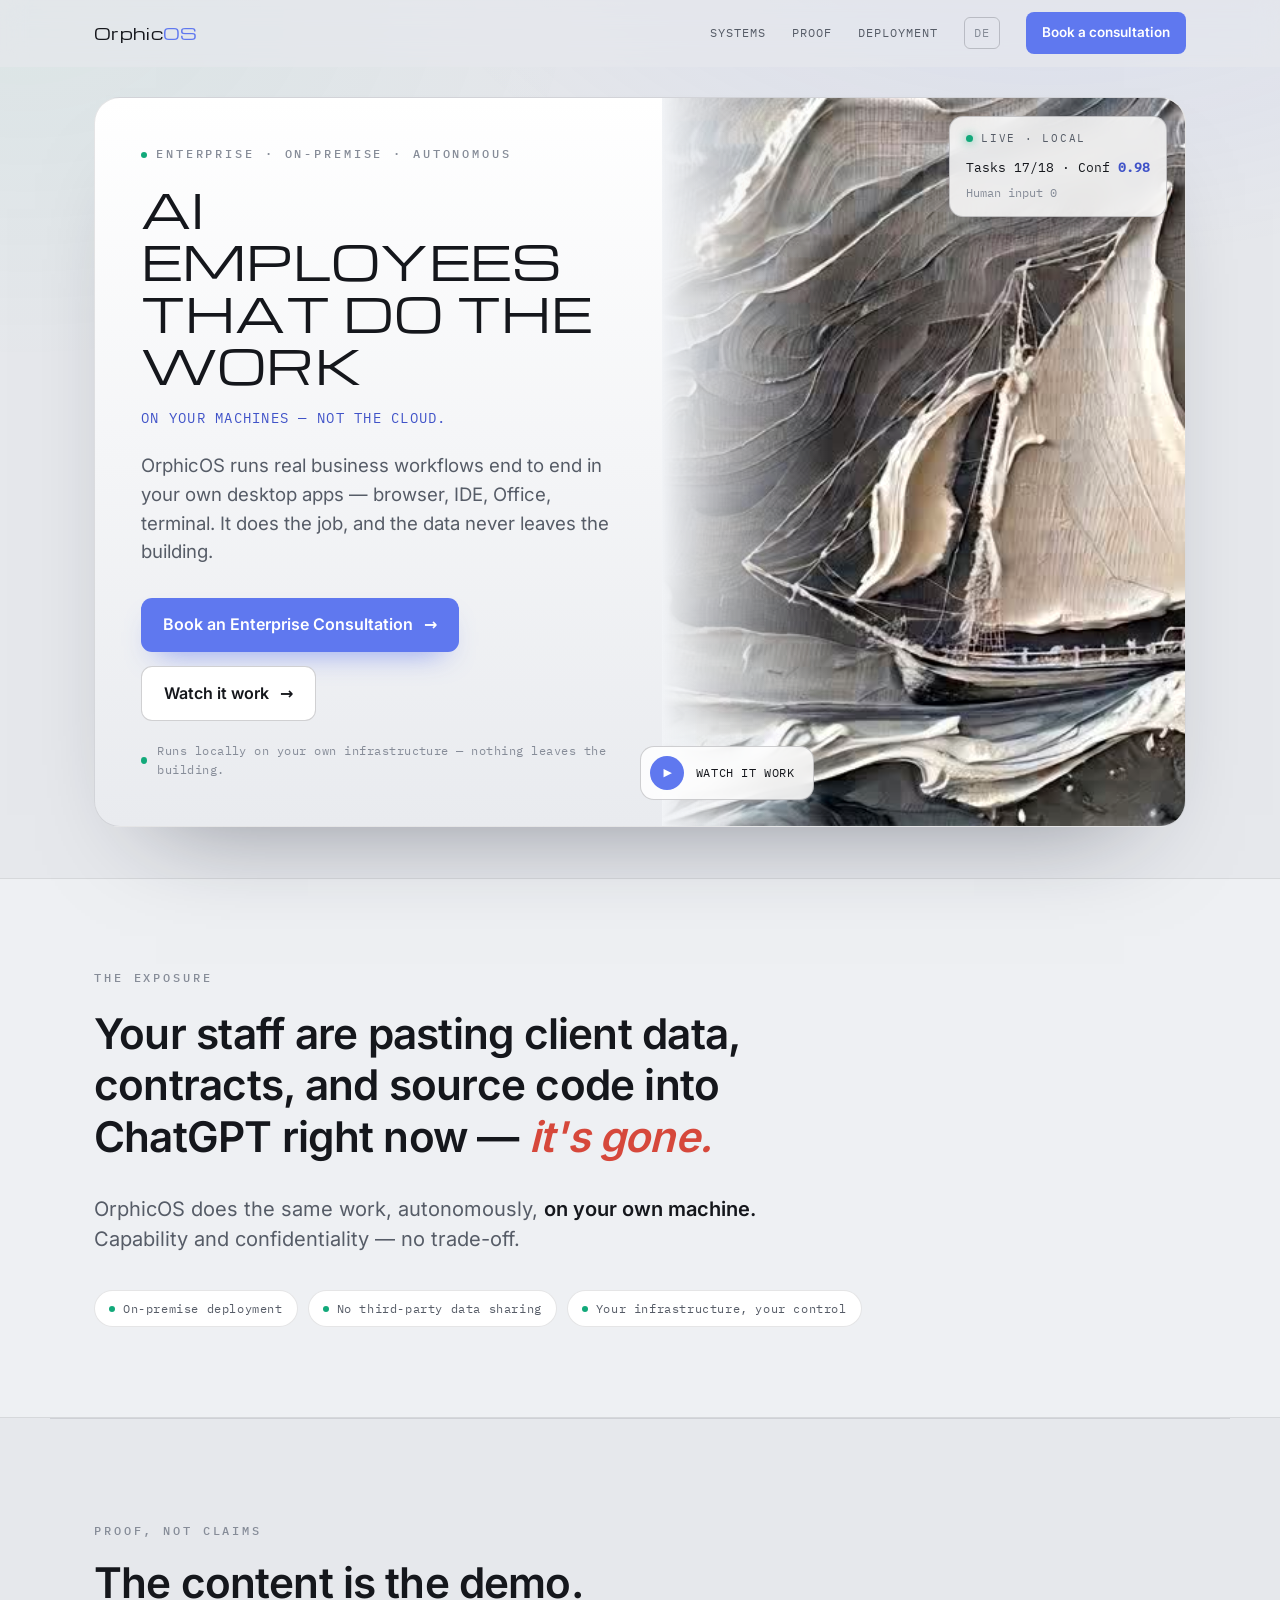
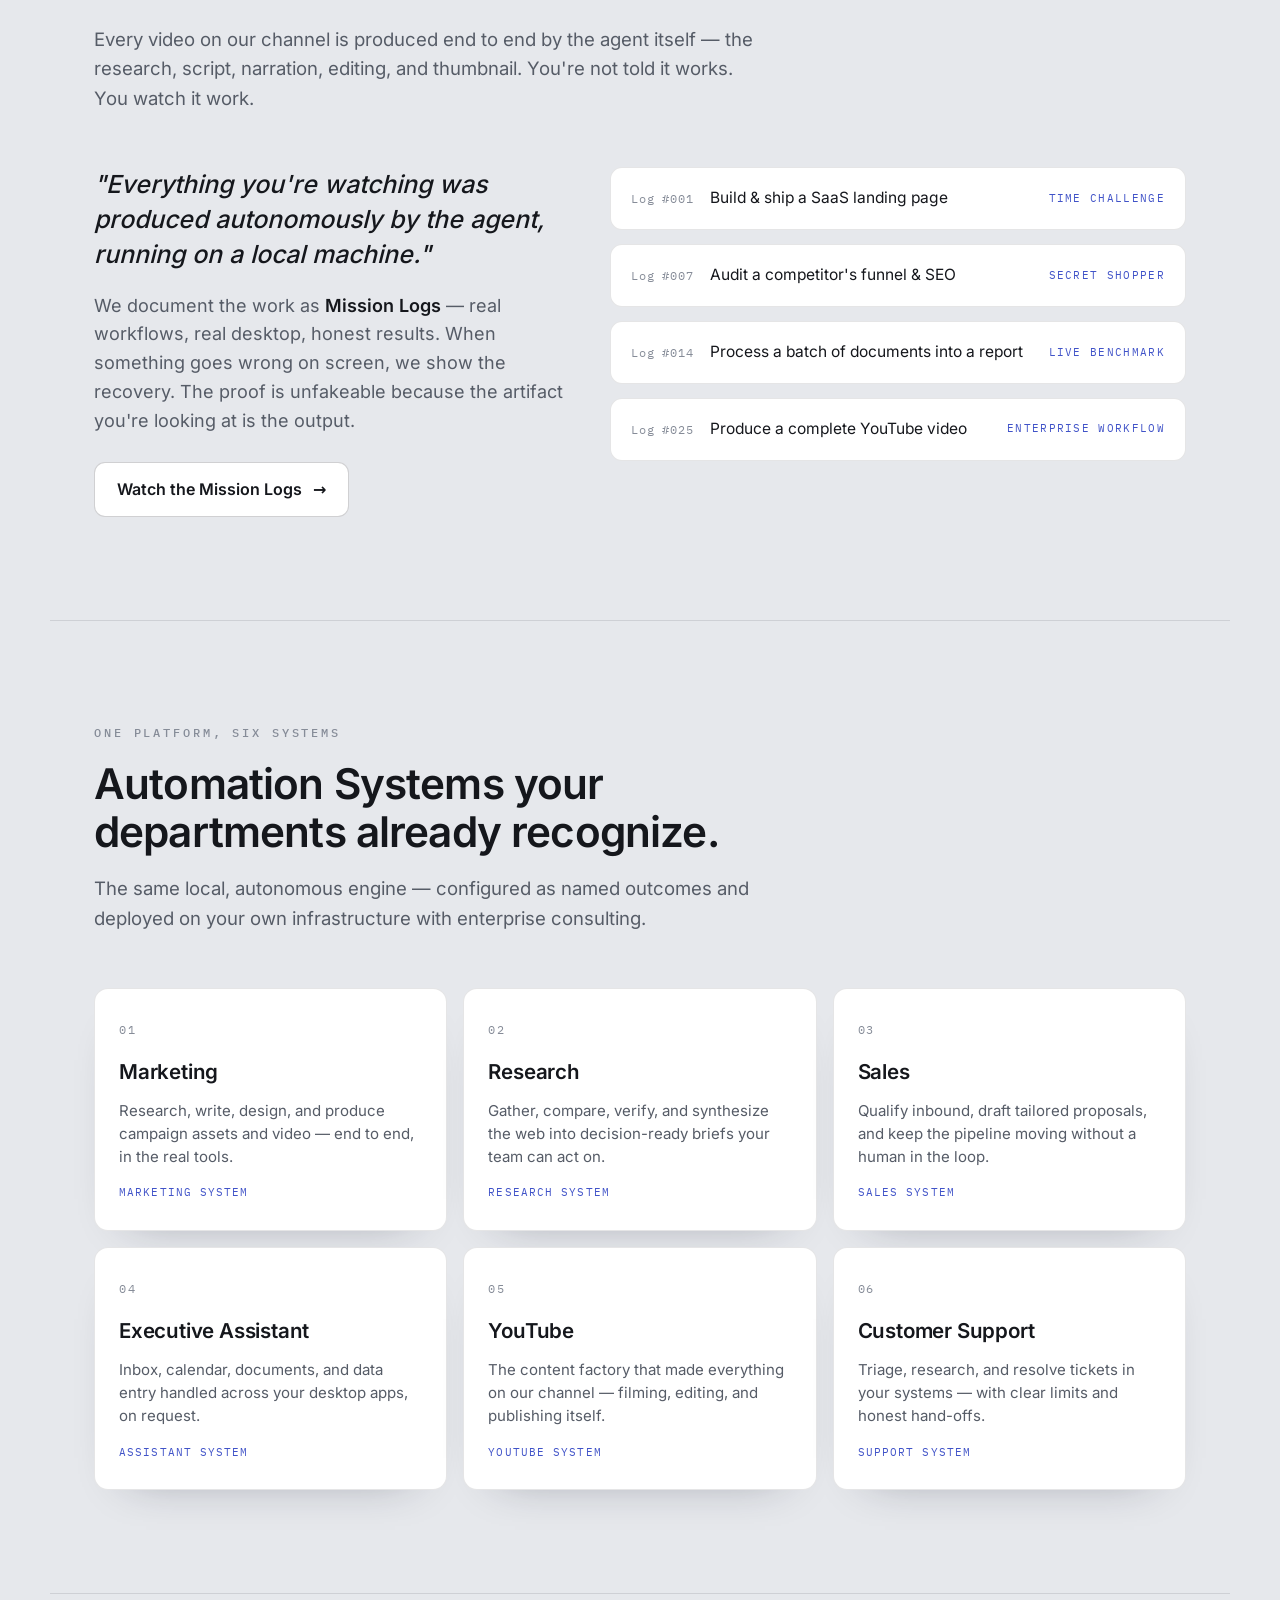
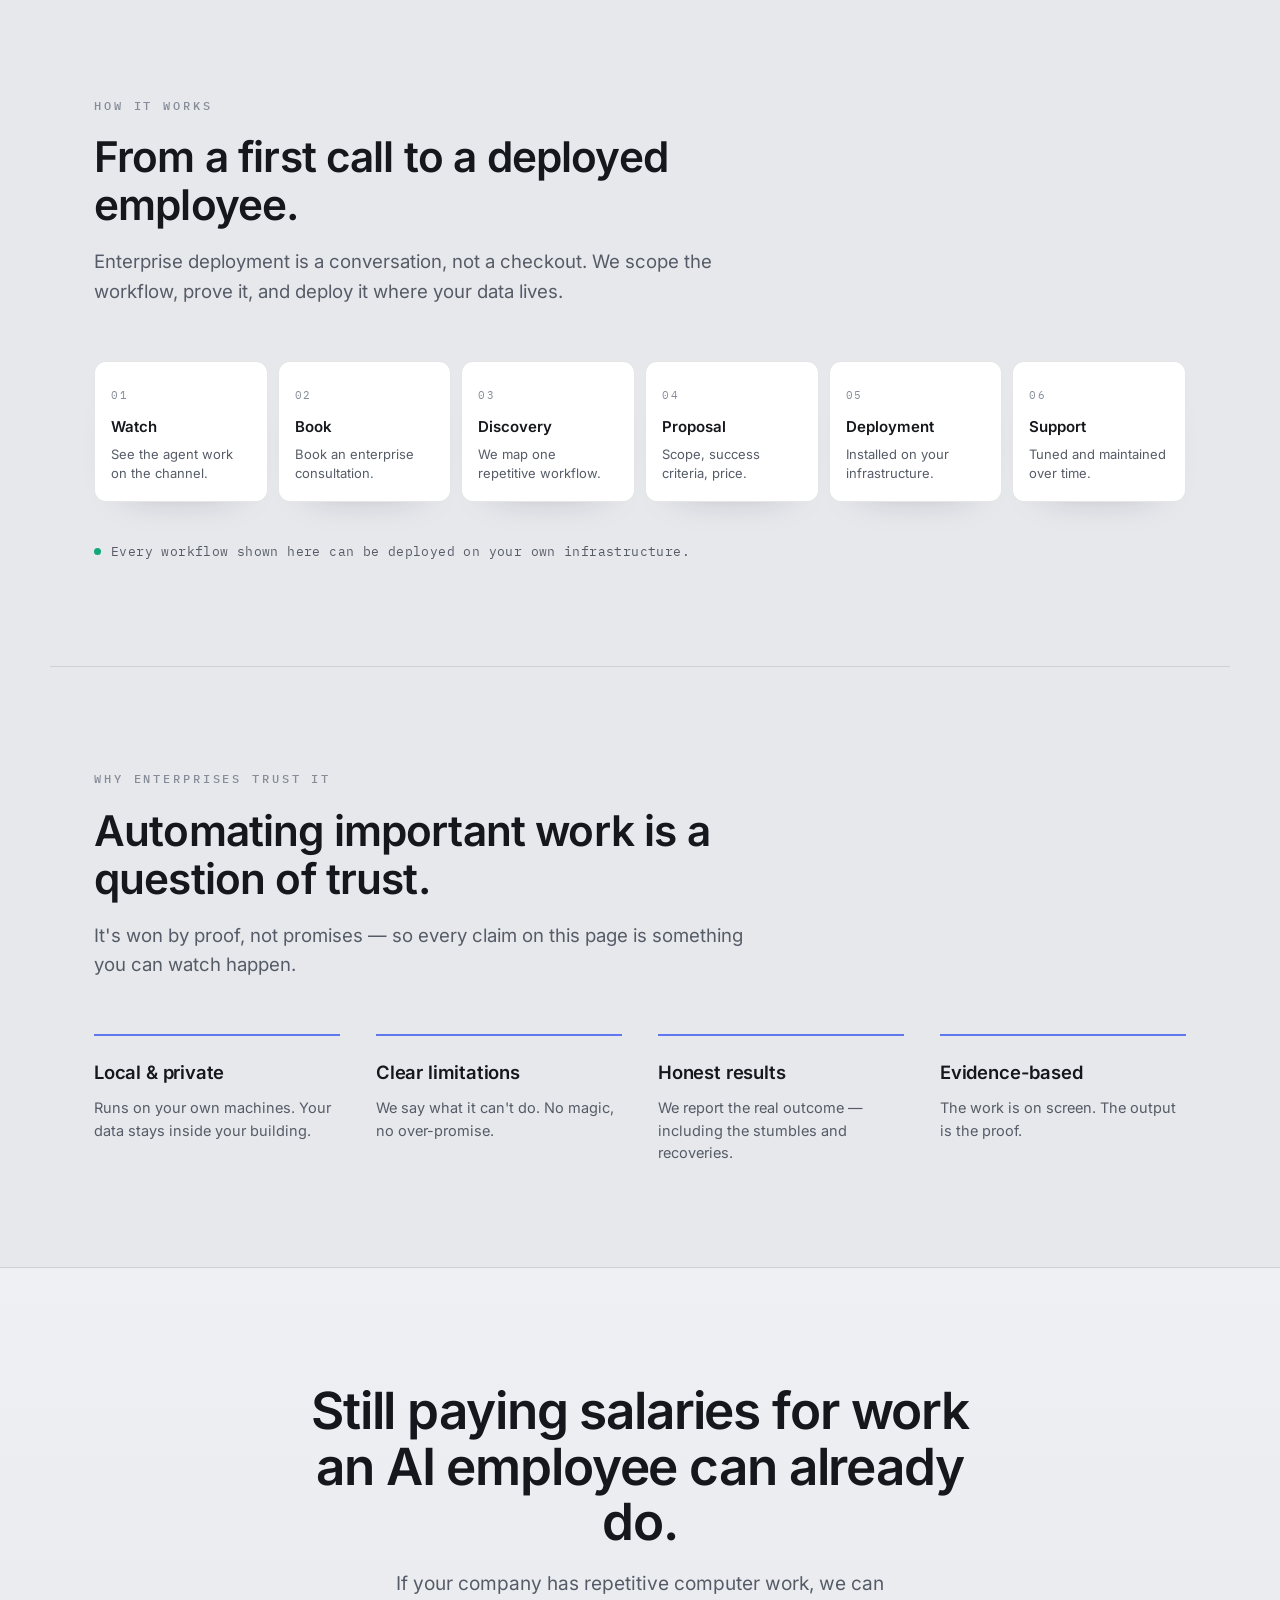
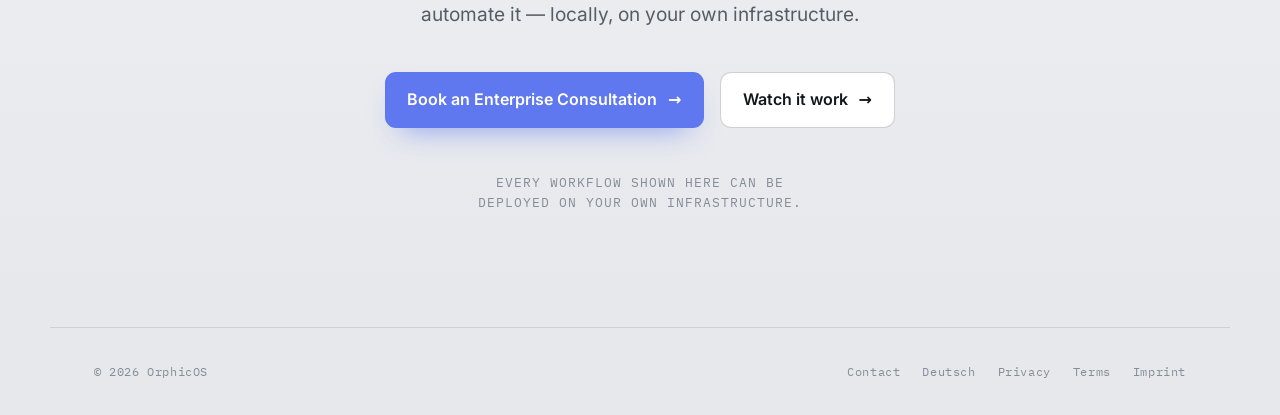
==== commit d184f9cd: "Live state 2026-07-12: externalized JS (nginx CSP hardening) + DE legal pages Co-Authored-By: Claude" ====
--- a/landing/index.html
+++ b/landing/index.html
@@ -3,20 +3,7 @@
 <head>
 <meta charset="UTF-8" />
 <meta name="viewport" content="width=device-width, initial-scale=1" />
-<script>
-  /* Route German-preferring browsers to the German site. No network call.
-     Remembers a manual language choice so switching to English never bounces back. */
-  (function () {
-    try {
-      var pref = localStorage.getItem("orphic_lang");
-      if (pref === "de") { location.replace("/de/"); return; }
-      if (!pref) {
-        var lang = (navigator.languages && navigator.languages[0]) || navigator.language || "";
-        if (/^de\b/i.test(lang)) { location.replace("/de/"); }
-      }
-    } catch (e) {}
-  })();
-</script>
+<script src="/assets/boot.js"></script>
 <title>OrphicOS — an autonomous AI employee that works on your machines, not the cloud</title>
 <meta name="description" content="OrphicOS deploys autonomous AI employees that run real business workflows end to end in your own desktop apps — locally, on your own infrastructure. Nothing leaves the building." />
 <meta property="og:title" content="OrphicOS — Enterprise Autonomous AI Employees" />
@@ -26,7 +13,6 @@
 <link rel="icon" type="image/png" href="assets/favicon.png" />
 <link href="assets/fonts/fonts.css" rel="stylesheet" />
 <link href="styles.css" rel="stylesheet" />
-<script>document.documentElement.className="js";</script>
 </head>
 <body>
 
@@ -39,8 +25,8 @@
           <a href="#proof">Proof</a>
           <a href="#deploy">Deployment</a>
         </span>
-        <a href="/de/" class="lang" onclick="try{localStorage.setItem('orphic_lang','de')}catch(e){}">DE</a>
-        <a href="mailto:hello@orphicos.app?subject=Enterprise%20consultation" class="nav-cta">Book a consultation</a>
+        <a href="/de/" class="lang" data-set-lang="de">DE</a>
+        <a href="https://t.me/OrphicOS" class="nav-cta">Book a consultation</a>
       </nav>
     </div>
   </header>
@@ -56,7 +42,7 @@
           <p class="hero-desc">On your machines — not the cloud.</p>
           <p class="hero-sub">OrphicOS runs real business workflows end to end in your own desktop apps — browser, IDE, Office, terminal. It does the job, and the data never leaves the building.</p>
           <div class="hero-actions">
-            <a class="btn btn-primary" href="mailto:hello@orphicos.app?subject=Enterprise%20consultation">Book an Enterprise Consultation <span class="arrow" aria-hidden="true">→</span></a>
+            <a class="btn btn-primary" href="https://t.me/OrphicOS">Book an Enterprise Consultation <span class="arrow" aria-hidden="true">→</span></a>
             <a class="btn btn-ghost" href="https://www.youtube.com/channel/UCAZ4UmGpCjGsuipjz5-AdOQ" target="_blank" rel="noopener">Watch it work <span class="arrow" aria-hidden="true">→</span></a>
           </div>
           <p class="hero-note"><span class="dot"></span>Runs locally on your own infrastructure — nothing leaves the building.</p>
@@ -65,6 +51,7 @@
         <div class="stage-art">
           <figure class="ship">
             <img src="assets/ship-hero.jpg" alt="OrphicOS — the ship steering itself through the storm" loading="eager" decoding="async" width="840" height="512" />
+            <div class="ship-gleam" aria-hidden="true"></div>
           </figure>
 
           <!-- live-session chip -->
@@ -175,7 +162,7 @@
       <h2 class="reveal">Still paying salaries for work an AI employee can already do.</h2>
       <p class="reveal">If your company has repetitive computer work, we can automate it — locally, on your own infrastructure.</p>
       <div class="actions reveal">
-        <a class="btn btn-primary" href="mailto:hello@orphicos.app?subject=Enterprise%20consultation">Book an Enterprise Consultation <span class="arrow" aria-hidden="true">→</span></a>
+        <a class="btn btn-primary" href="https://t.me/OrphicOS">Book an Enterprise Consultation <span class="arrow" aria-hidden="true">→</span></a>
         <a class="btn btn-ghost" href="https://www.youtube.com/channel/UCAZ4UmGpCjGsuipjz5-AdOQ" target="_blank" rel="noopener">Watch it work <span class="arrow" aria-hidden="true">→</span></a>
       </div>
       <p class="tagline reveal">Every workflow shown here can be deployed on your own infrastructure.</p>
@@ -185,31 +172,14 @@
   <footer class="foot wrap">
     <span>© 2026 OrphicOS</span>
     <span class="foot-links">
-      <a href="mailto:hello@orphicos.app">Contact</a>
-      <a href="/de/" onclick="try{localStorage.setItem('orphic_lang','de')}catch(e){}">Deutsch</a>
+      <a href="https://t.me/OrphicOS">Contact</a>
+      <a href="/de/" data-set-lang="de">Deutsch</a>
       <a href="/privacy.html">Privacy</a>
       <a href="/terms.html">Terms</a>
       <a href="/imprint.html">Imprint</a>
     </span>
   </footer>
 
-<script>
-  // nav hairline on scroll
-  var nav = document.getElementById('nav');
-  function onScroll(){ nav.classList.toggle('scrolled', window.scrollY > 8); }
-  onScroll(); window.addEventListener('scroll', onScroll, {passive:true});
-
-  // scroll reveals (progressive enhancement — content is visible without JS)
-  if ('IntersectionObserver' in window) {
-    var io = new IntersectionObserver(function(entries){
-      entries.forEach(function(e){
-        if (e.isIntersecting){ e.target.classList.add('in'); io.unobserve(e.target); }
-      });
-    }, {threshold:0.14, rootMargin:'0px 0px -6% 0px'});
-    document.querySelectorAll('.reveal').forEach(function(el){ io.observe(el); });
-  } else {
-    document.querySelectorAll('.reveal').forEach(function(el){ el.classList.add('in'); });
-  }
-</script>
+<script src="/assets/app.js" defer></script>
 </body>
 </html>
--- a/landing/styles.css
+++ b/landing/styles.css
@@ -169,6 +169,22 @@
 .stage-art { position:relative; min-height:300px; }
 .ship { position:absolute; inset:0; margin:0; }
 .ship img { width:100%; height:100%; object-fit:cover; object-position:center right; display:block; filter:contrast(1.03) saturate(1.03); }
+
+/* interactive ship — pointer parallax + 3D tilt + cursor gleam.
+   Progressive enhancement: JS adds .tilt on pointer devices; without JS (or with
+   reduced-motion / touch) the ship stays the same static image. Self-hosted, no requests. */
+.stage-art { perspective:1150px; }
+.ship { transform-style:preserve-3d; transition:transform .45s cubic-bezier(.2,.7,.2,1); }
+.ship img { transition:transform .45s cubic-bezier(.2,.7,.2,1); will-change:transform; }
+.ship-gleam {
+  position:absolute; inset:0; z-index:1; pointer-events:none; opacity:0;
+  mix-blend-mode:soft-light; transition:opacity .4s ease;
+  background:radial-gradient(210px 210px at var(--gx,50%) var(--gy,42%), rgba(255,255,255,.95), rgba(255,255,255,0) 62%);
+}
+.stage-art.tilt .ship { transform:rotateY(calc(var(--tx,0) * 3.4deg)) rotateX(calc(var(--ty,0) * -2.8deg)); }
+.stage-art.tilt .ship img { transform:scale(1.055) translate3d(calc(var(--tx,0) * 15px), calc(var(--ty,0) * 11px), 0); }
+.stage-art.tilt .ship-gleam { opacity:.55; }
+
 .stage-art::before {
   content:""; position:absolute; inset:0; z-index:1; pointer-events:none;
   background:linear-gradient(90deg,#f1f3f6 0%, rgba(241,243,246,0) 32%);
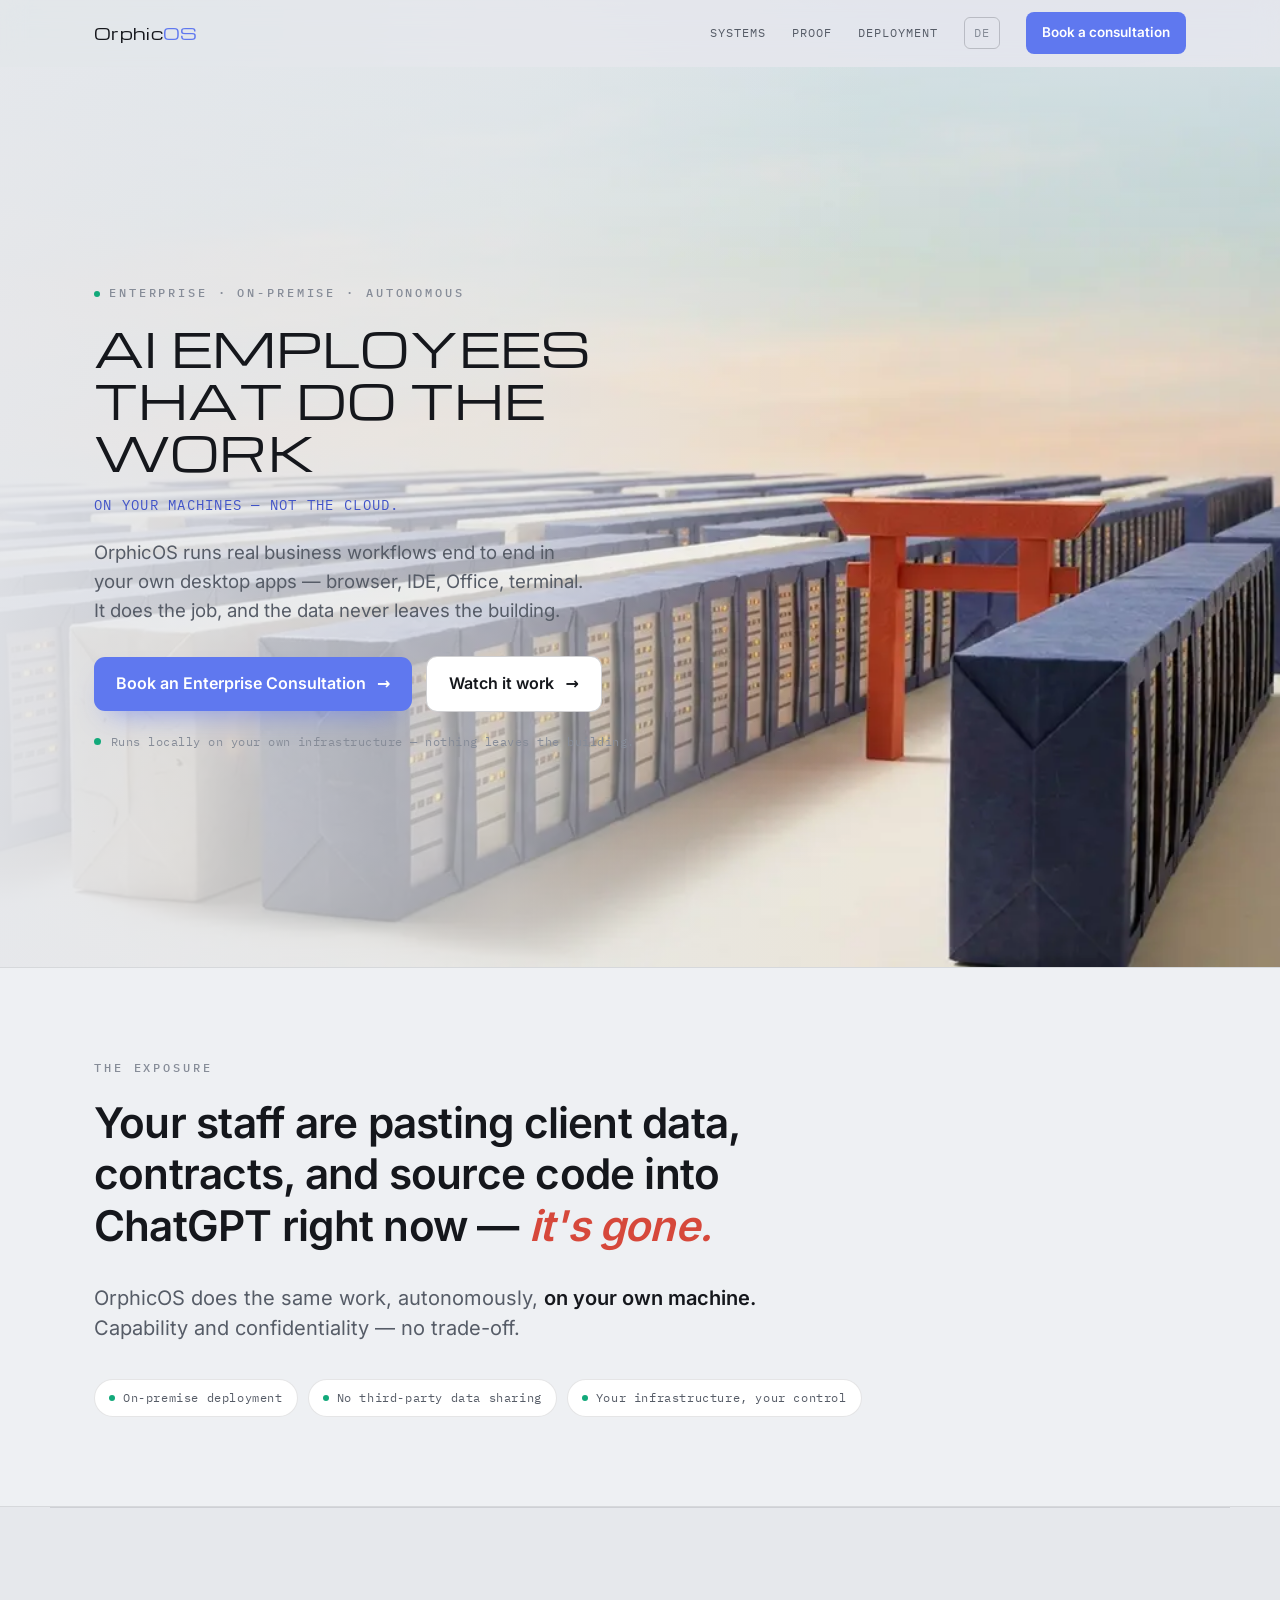
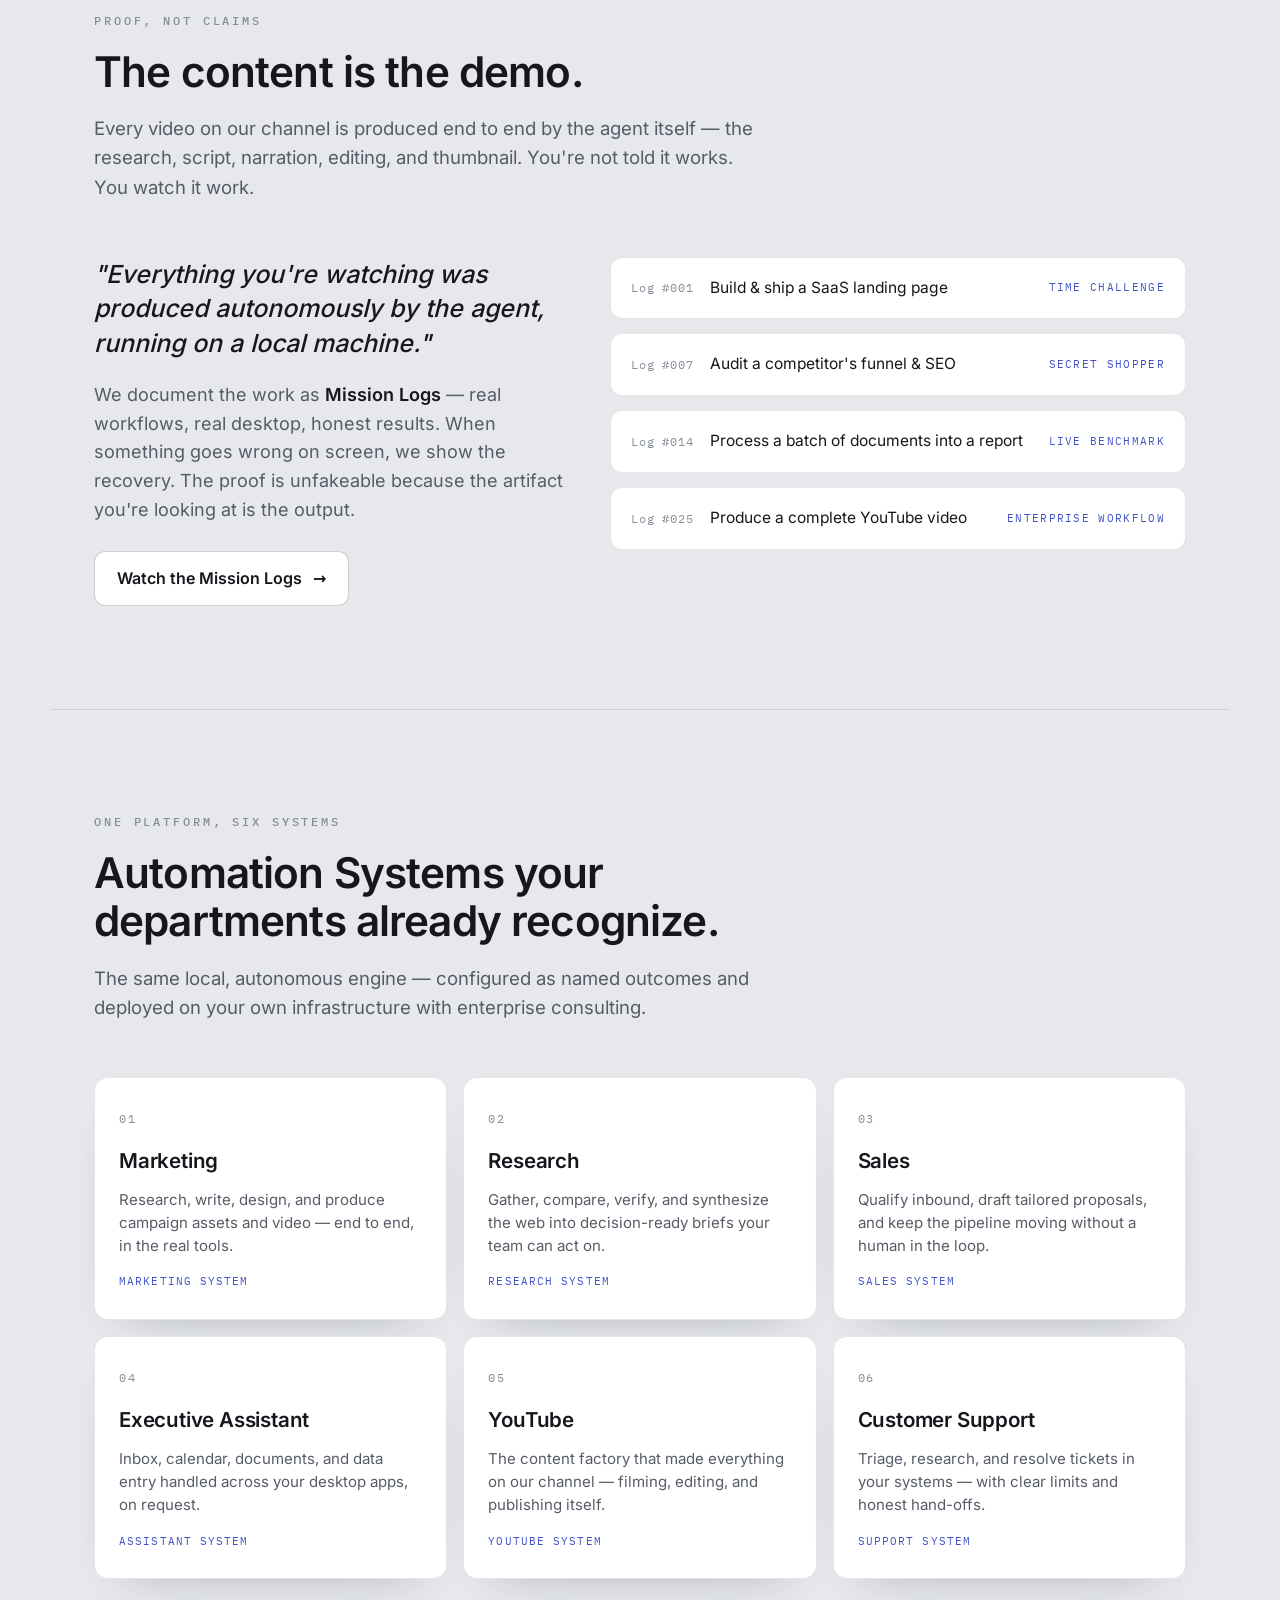
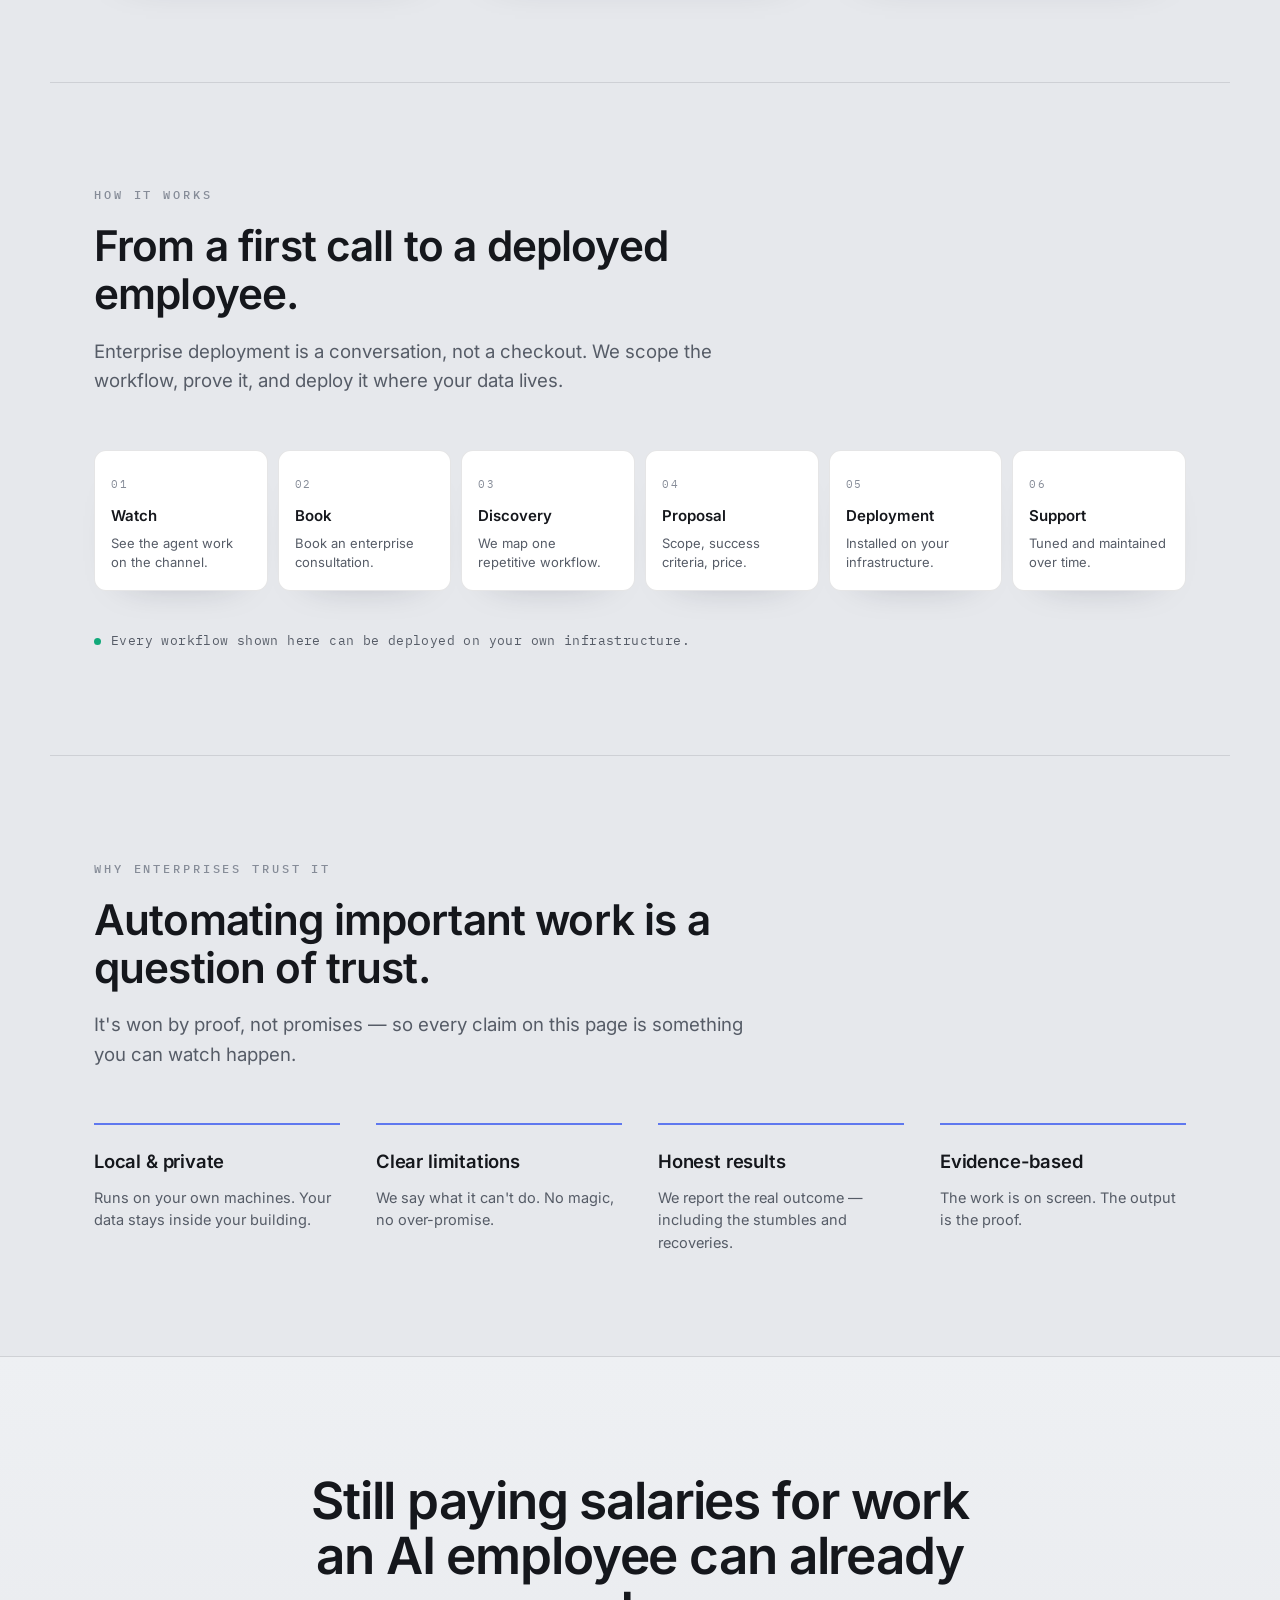
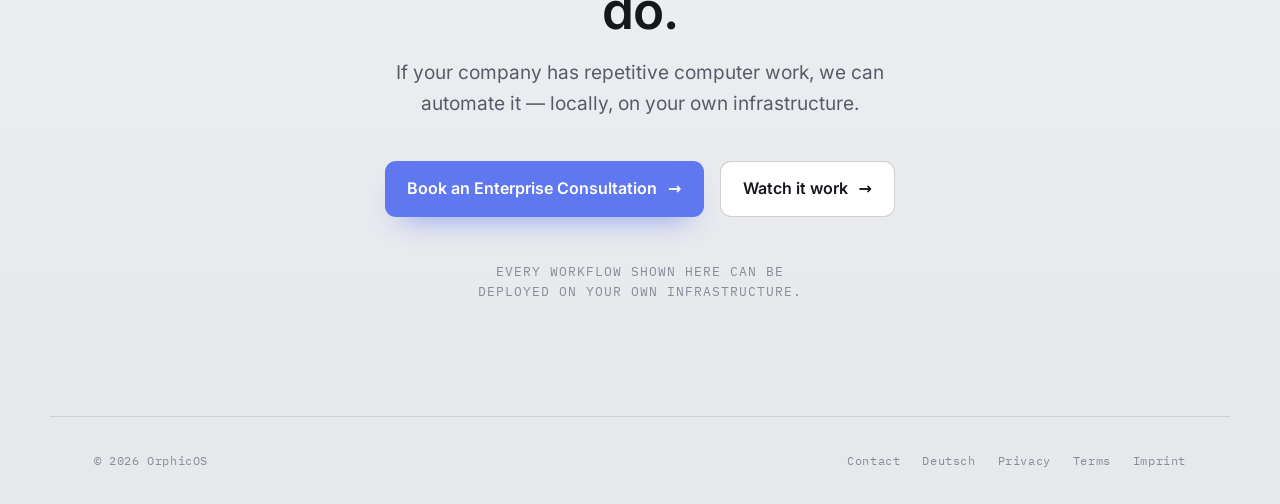
==== commit 1564f1f1: "Origami scroll-video hero: scrollbar becomes the playhead Replaces the ship stage with a scroll-driv" ====
--- a/landing/index.html
+++ b/landing/index.html
@@ -33,10 +33,14 @@
 
   <main>
 
-    <!-- HERO -->
-    <section class="hero wrap">
-      <div class="stage reveal">
-        <div class="stage-copy">
+    <!-- HERO — scroll-driven origami sequence; scrollbar = playhead (assets/hero.js) -->
+    <section class="scrollhero" data-frame-count="120" data-frame-path="assets/hero/f_" data-frame-pad="3" data-frame-ext=".webp">
+      <div class="sh-sticky">
+        <img class="sh-poster" src="assets/hero/poster.webp" alt="Origami papercraft data center — folded washi-paper server racks with glowing amber windows" decoding="async" />
+        <canvas class="sh-canvas" aria-hidden="true"></canvas>
+        <div class="sh-scrim" aria-hidden="true"></div>
+
+        <div class="sh-copy wrap">
           <p class="eyebrow"><span class="dot"></span>Enterprise · On-premise · Autonomous</p>
           <h1 class="display">AI employees that do the work</h1>
           <p class="hero-desc">On your machines — not the cloud.</p>
@@ -48,24 +52,10 @@
           <p class="hero-note"><span class="dot"></span>Runs locally on your own infrastructure — nothing leaves the building.</p>
         </div>
 
-        <div class="stage-art">
-          <figure class="ship">
-            <img src="assets/ship-hero.jpg" alt="OrphicOS — the ship steering itself through the storm" loading="eager" decoding="async" width="840" height="512" />
-            <div class="ship-gleam" aria-hidden="true"></div>
-          </figure>
+        <p class="sh-cap" data-from="0.32" data-to="0.60">The cloud: your data in someone else's building.</p>
+        <p class="sh-cap" data-from="0.66" data-to="1.1">OrphicOS runs on hardware you own.</p>
 
-          <!-- live-session chip -->
-          <div class="fcard fcard-live" role="img" aria-label="OrphicOS live session: 17 of 18 tasks done, confidence 0.98, human input 0, running locally.">
-            <div class="l1"><span class="dot"></span>Live · Local</div>
-            <div class="l2">Tasks 17/18 · Conf <b>0.98</b></div>
-            <div class="l3">Human input 0</div>
-          </div>
-
-          <!-- watch-it-work chip -->
-          <a class="fcard fcard-watch" href="https://www.youtube.com/channel/UCAZ4UmGpCjGsuipjz5-AdOQ" target="_blank" rel="noopener">
-            <span class="play" aria-hidden="true">▶</span><span class="wt">Watch it work</span>
-          </a>
-        </div>
+        <p class="sh-hint" aria-hidden="true">Scroll<span class="sh-hint-arrow">↓</span></p>
       </div>
     </section>
 
@@ -181,5 +171,6 @@
   </footer>
 
 <script src="/assets/app.js" defer></script>
+<script src="/assets/hero.js" defer></script>
 </body>
 </html>
--- a/landing/styles.css
+++ b/landing/styles.css
@@ -144,7 +144,8 @@
 
 .stage-copy { padding:clamp(26px,3.6vw,52px); display:flex; flex-direction:column; justify-content:center; z-index:2; }
 .stage-copy .eyebrow { margin-bottom:20px; }
-.hero h1.display {
+.hero h1.display,
+.scrollhero h1.display {
   font-family:var(--display); font-weight:400; text-transform:uppercase;
   font-size:clamp(1.5rem,4.1vw,2.95rem); line-height:1.1; letter-spacing:.004em;
   color:var(--text); margin:0; max-width:15ch;
@@ -344,3 +345,59 @@
   * { animation:none !important; transition:none !important; scroll-behavior:auto !important; }
   .js .reveal { opacity:1; transform:none; }
 }
+
+/* ── SCROLL HERO — origami sequence, scrollbar = playhead ── */
+/* Without JS (or with reduced motion) the section is one viewport tall
+   and shows the poster + copy as a normal hero. hero.js adds .sh-active
+   to open the 400vh scroll runway. */
+.scrollhero { position:relative; height:100svh; background:#dfe3ea; }
+.js .scrollhero.sh-active { height:400vh; }
+
+.sh-sticky { position:sticky; top:0; height:100svh; overflow:hidden; }
+
+.sh-poster, .sh-canvas { position:absolute; inset:0; width:100%; height:100%; }
+.sh-poster { object-fit:cover; z-index:1; transition:opacity .5s ease; }
+.sh-canvas { z-index:2; display:block; }
+
+/* readability scrim behind the left-aligned copy */
+.sh-scrim {
+  position:absolute; inset:0; z-index:3; pointer-events:none;
+  background:
+    linear-gradient(90deg, rgba(230,232,236,.94) 0%, rgba(230,232,236,.62) 40%, rgba(230,232,236,0) 68%),
+    linear-gradient(180deg, rgba(230,232,236,.55) 0%, rgba(230,232,236,0) 22%);
+}
+
+.sh-copy {
+  position:absolute; inset:0; z-index:4;
+  display:flex; flex-direction:column; justify-content:center;
+  will-change:opacity, transform;
+}
+.sh-copy .eyebrow { margin-bottom:20px; }
+
+.sh-cap {
+  position:absolute; left:50%; bottom:13vh; transform:translateX(-50%);
+  z-index:4; margin:0; opacity:0; pointer-events:none;
+  font-family:var(--mono); font-size:clamp(12.5px,1.5vw,15px);
+  letter-spacing:.14em; text-transform:uppercase; text-align:center;
+  color:var(--text); white-space:nowrap; max-width:92vw;
+  background:color-mix(in srgb, var(--bg) 82%, transparent);
+  backdrop-filter:blur(6px);
+  border:1px solid var(--line); border-radius:999px;
+  padding:11px 22px;
+  will-change:opacity;
+}
+@media (max-width:600px){ .sh-cap { white-space:normal; line-height:1.5; border-radius:16px; } }
+
+.sh-hint {
+  display:none;
+  position:absolute; left:50%; bottom:22px; transform:translateX(-50%);
+  z-index:4; margin:0; pointer-events:none;
+  font-family:var(--mono); font-size:11px; letter-spacing:.26em; text-transform:uppercase;
+  color:var(--faint);
+}
+.sh-active .sh-hint { display:block; }
+.sh-hint-arrow { display:inline-block; margin-left:9px; animation:sh-bob 1.8s ease-in-out infinite; }
+@keyframes sh-bob {
+  0%,100% { transform:translateY(0); }
+  50% { transform:translateY(4px); }
+}
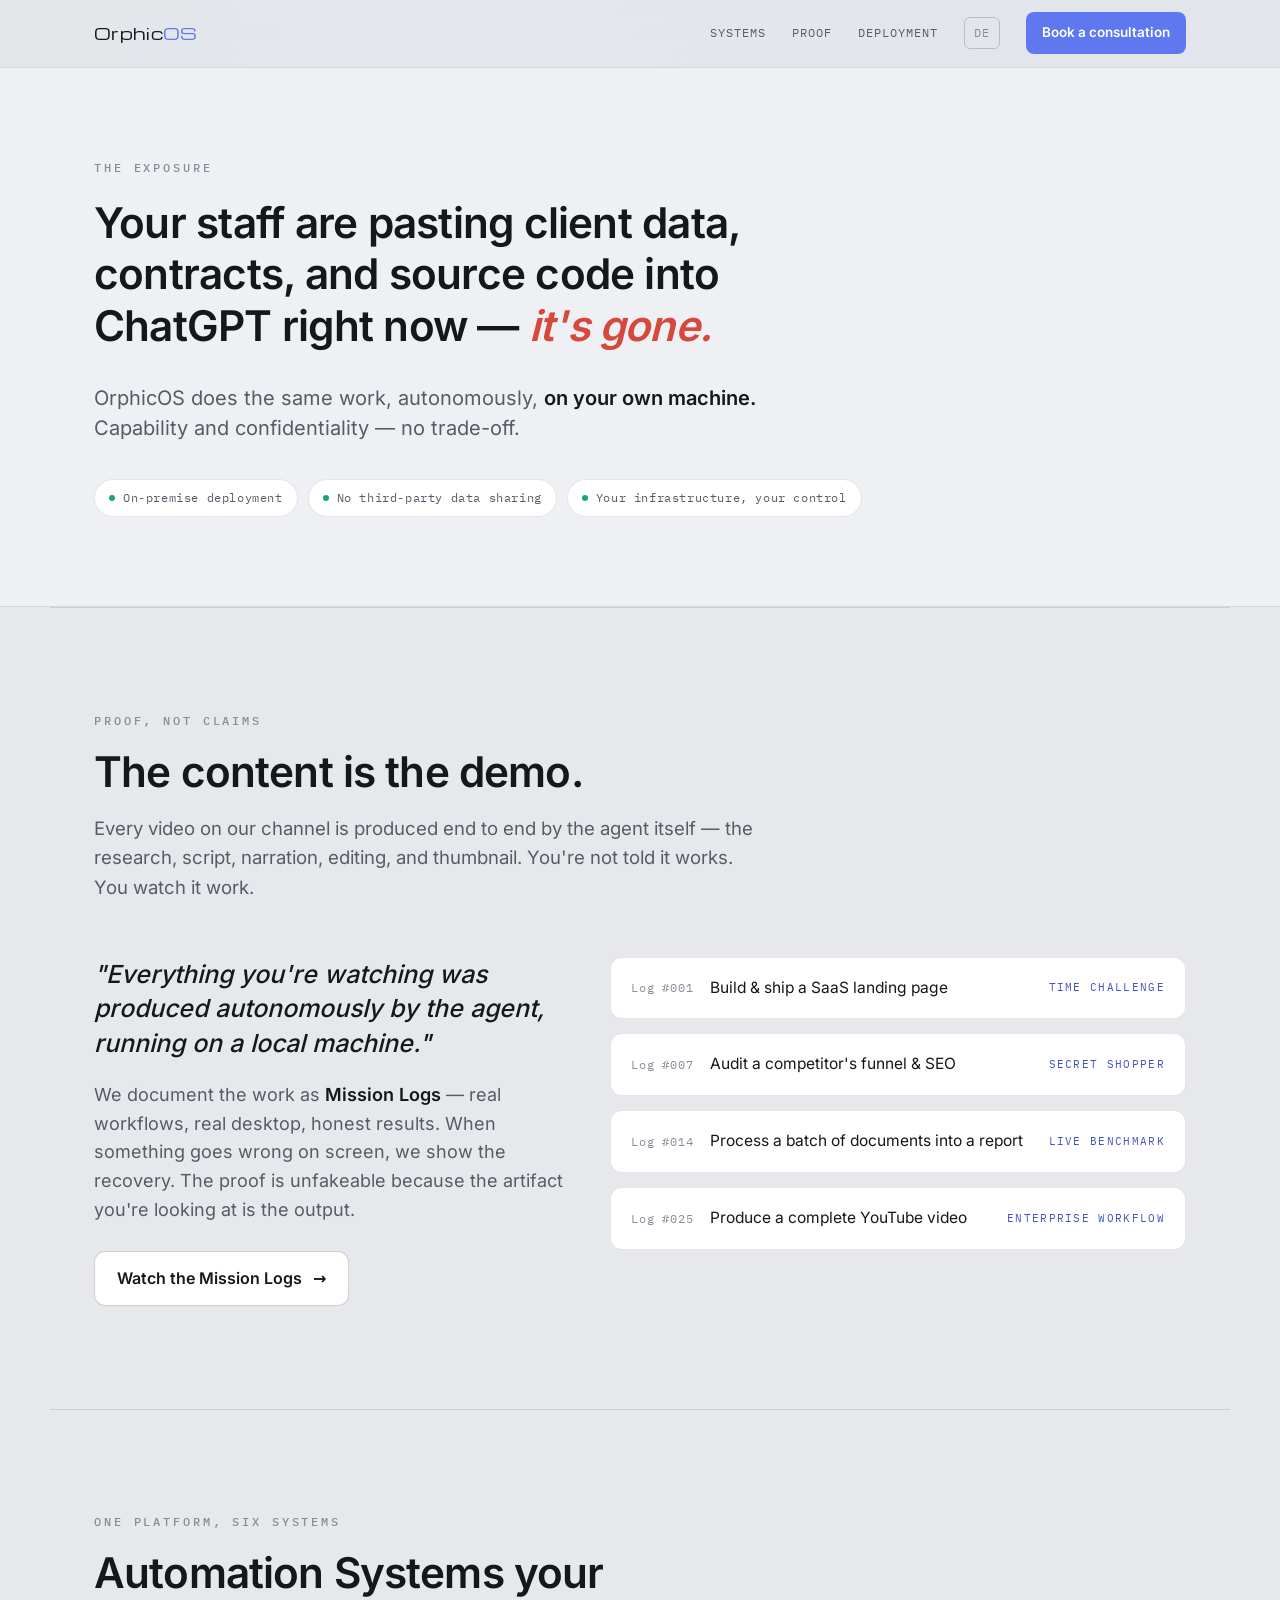
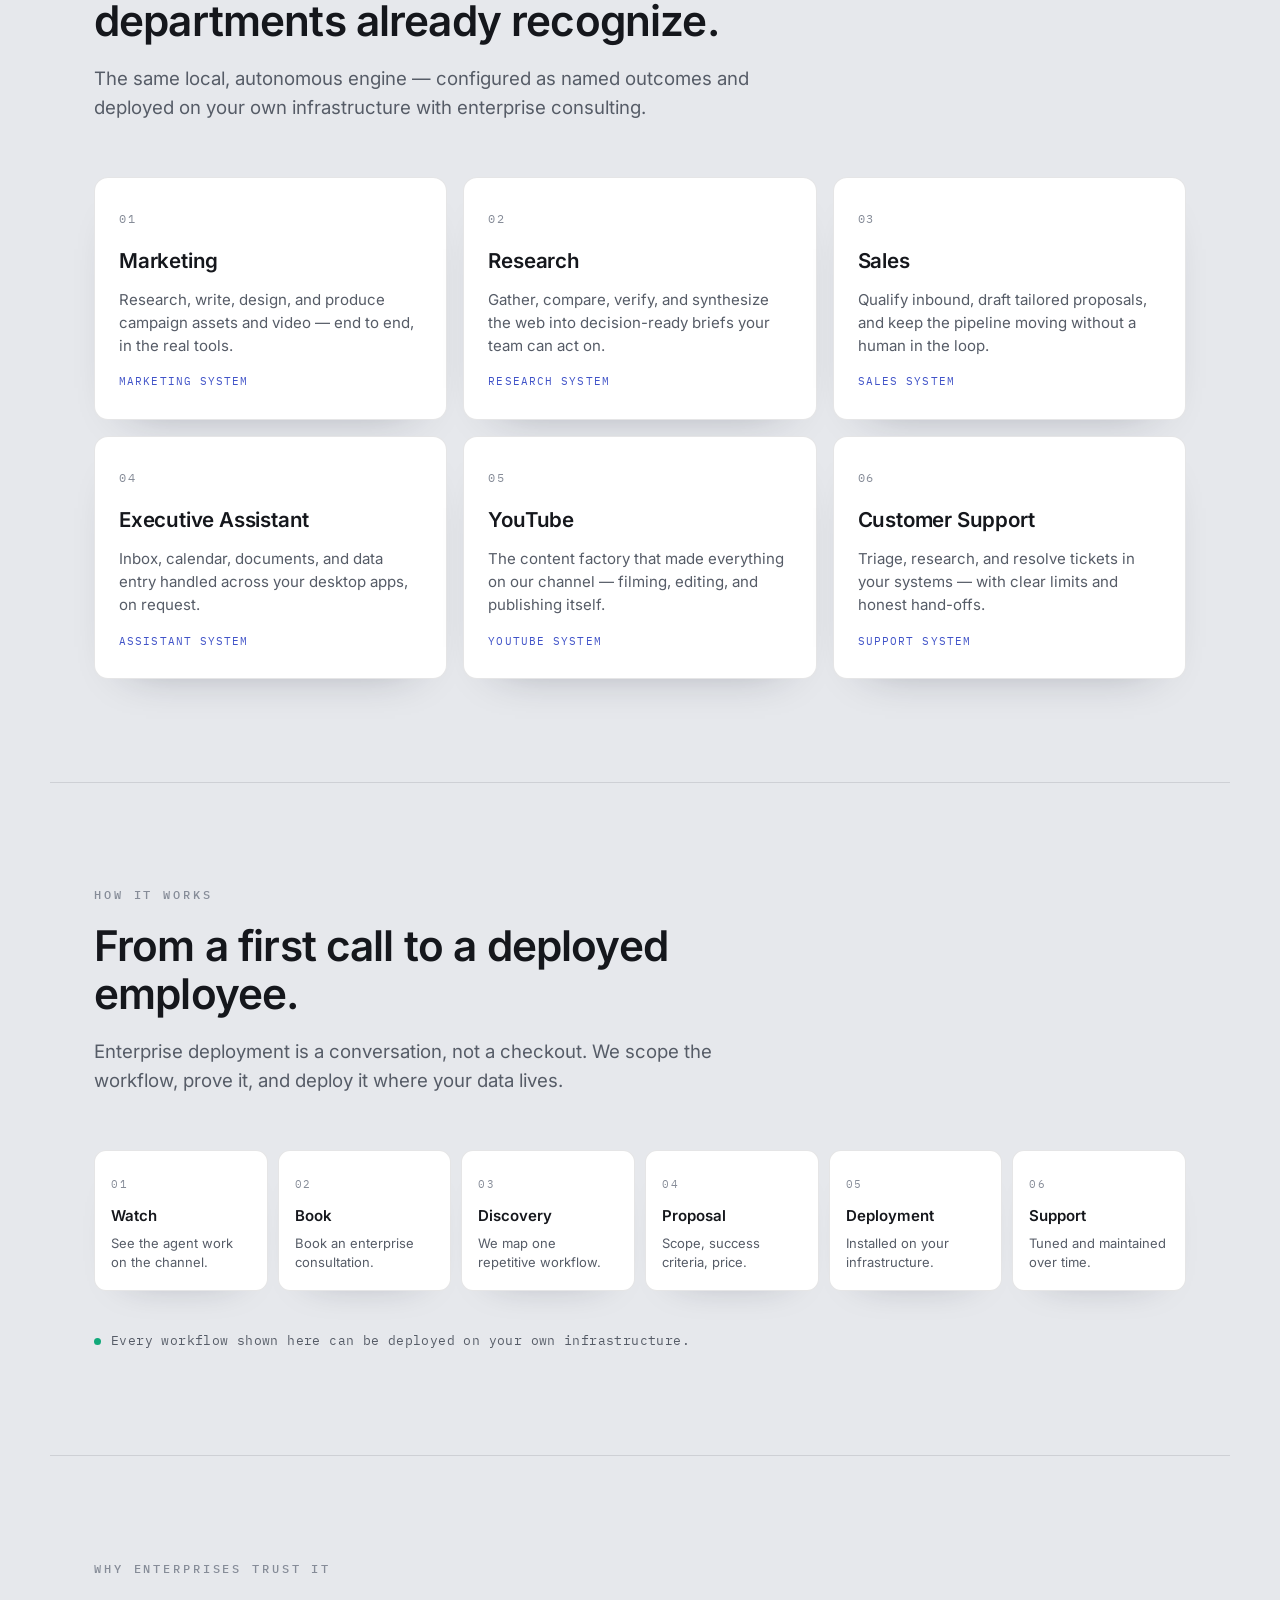
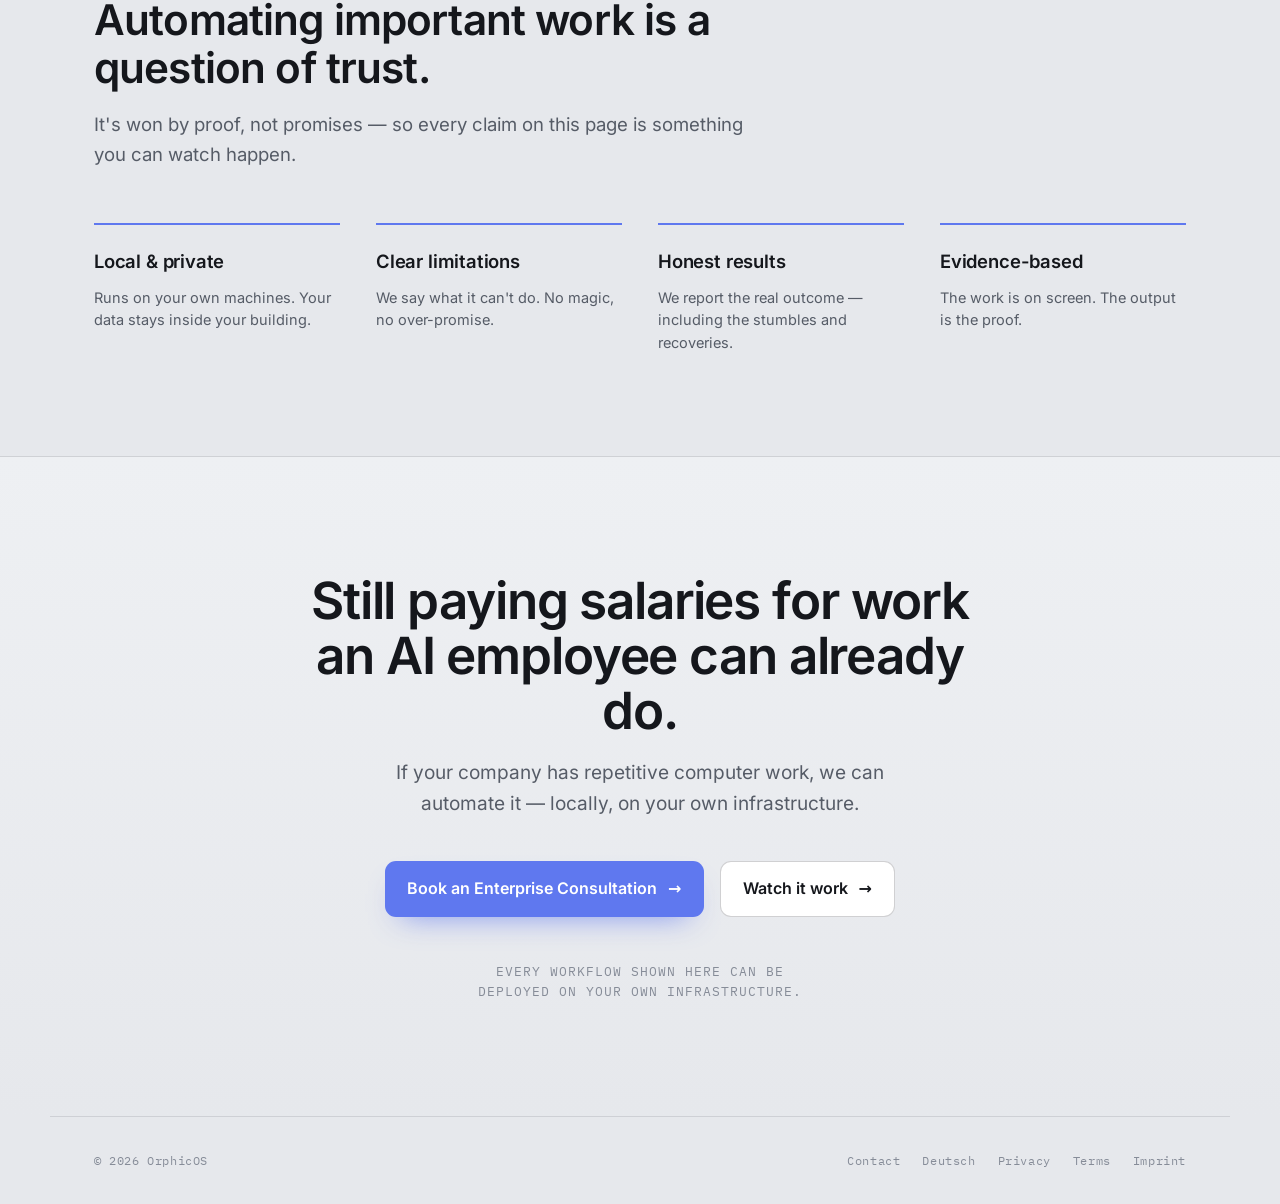
==== commit 0f6a5084: "landing: replace frame-scrub hero with scroll-world origami camera flight 4-scene continuous flight " ====
--- a/landing/index.html
+++ b/landing/index.html
@@ -33,31 +33,13 @@
 
   <main>
 
-    <!-- HERO — scroll-driven origami sequence; scrollbar = playhead (assets/hero.js) -->
-    <section class="scrollhero" data-frame-count="120" data-frame-path="assets/hero/f_" data-frame-pad="3" data-frame-ext=".webp">
-      <div class="sh-sticky">
-        <img class="sh-poster" src="assets/hero/poster.webp" alt="Origami papercraft data center — folded washi-paper server racks with glowing amber windows" decoding="async" />
-        <canvas class="sh-canvas" aria-hidden="true"></canvas>
-        <div class="sh-scrim" aria-hidden="true"></div>
-
-        <div class="sh-copy wrap">
-          <p class="eyebrow"><span class="dot"></span>Enterprise · On-premise · Autonomous</p>
-          <h1 class="display">AI employees that do the work</h1>
-          <p class="hero-desc">On your machines — not the cloud.</p>
-          <p class="hero-sub">OrphicOS runs real business workflows end to end in your own desktop apps — browser, IDE, Office, terminal. It does the job, and the data never leaves the building.</p>
-          <div class="hero-actions">
-            <a class="btn btn-primary" href="https://t.me/OrphicOS">Book an Enterprise Consultation <span class="arrow" aria-hidden="true">→</span></a>
-            <a class="btn btn-ghost" href="https://www.youtube.com/channel/UCAZ4UmGpCjGsuipjz5-AdOQ" target="_blank" rel="noopener">Watch it work <span class="arrow" aria-hidden="true">→</span></a>
-          </div>
-          <p class="hero-note"><span class="dot"></span>Runs locally on your own infrastructure — nothing leaves the building.</p>
-        </div>
-
-        <p class="sh-cap" data-from="0.32" data-to="0.60">The cloud: your data in someone else's building.</p>
-        <p class="sh-cap" data-from="0.66" data-to="1.1">OrphicOS runs on hardware you own.</p>
-
-        <p class="sh-hint" aria-hidden="true">Scroll<span class="sh-hint-arrow">↓</span></p>
-      </div>
-    </section>
+    <!-- HERO — scroll-scrubbed origami camera flight (assets/scrollworld.js + world.en.js) -->
+    <div id="world">
+      <noscript>
+        <img src="assets/world/scene1.webp" alt="Origami papercraft data center — folded washi-paper server racks with glowing amber windows" style="width:100%;display:block;" />
+        <h1>An AI employee that does the work — on your machines, not the cloud.</h1>
+      </noscript>
+    </div>
 
     <!-- DATA-LEAK WEDGE -->
     <section class="wedge">
@@ -171,6 +153,7 @@
   </footer>
 
 <script src="/assets/app.js" defer></script>
-<script src="/assets/hero.js" defer></script>
+<script src="/assets/scrollworld.js" defer></script>
+<script src="/assets/world.en.js" defer></script>
 </body>
 </html>
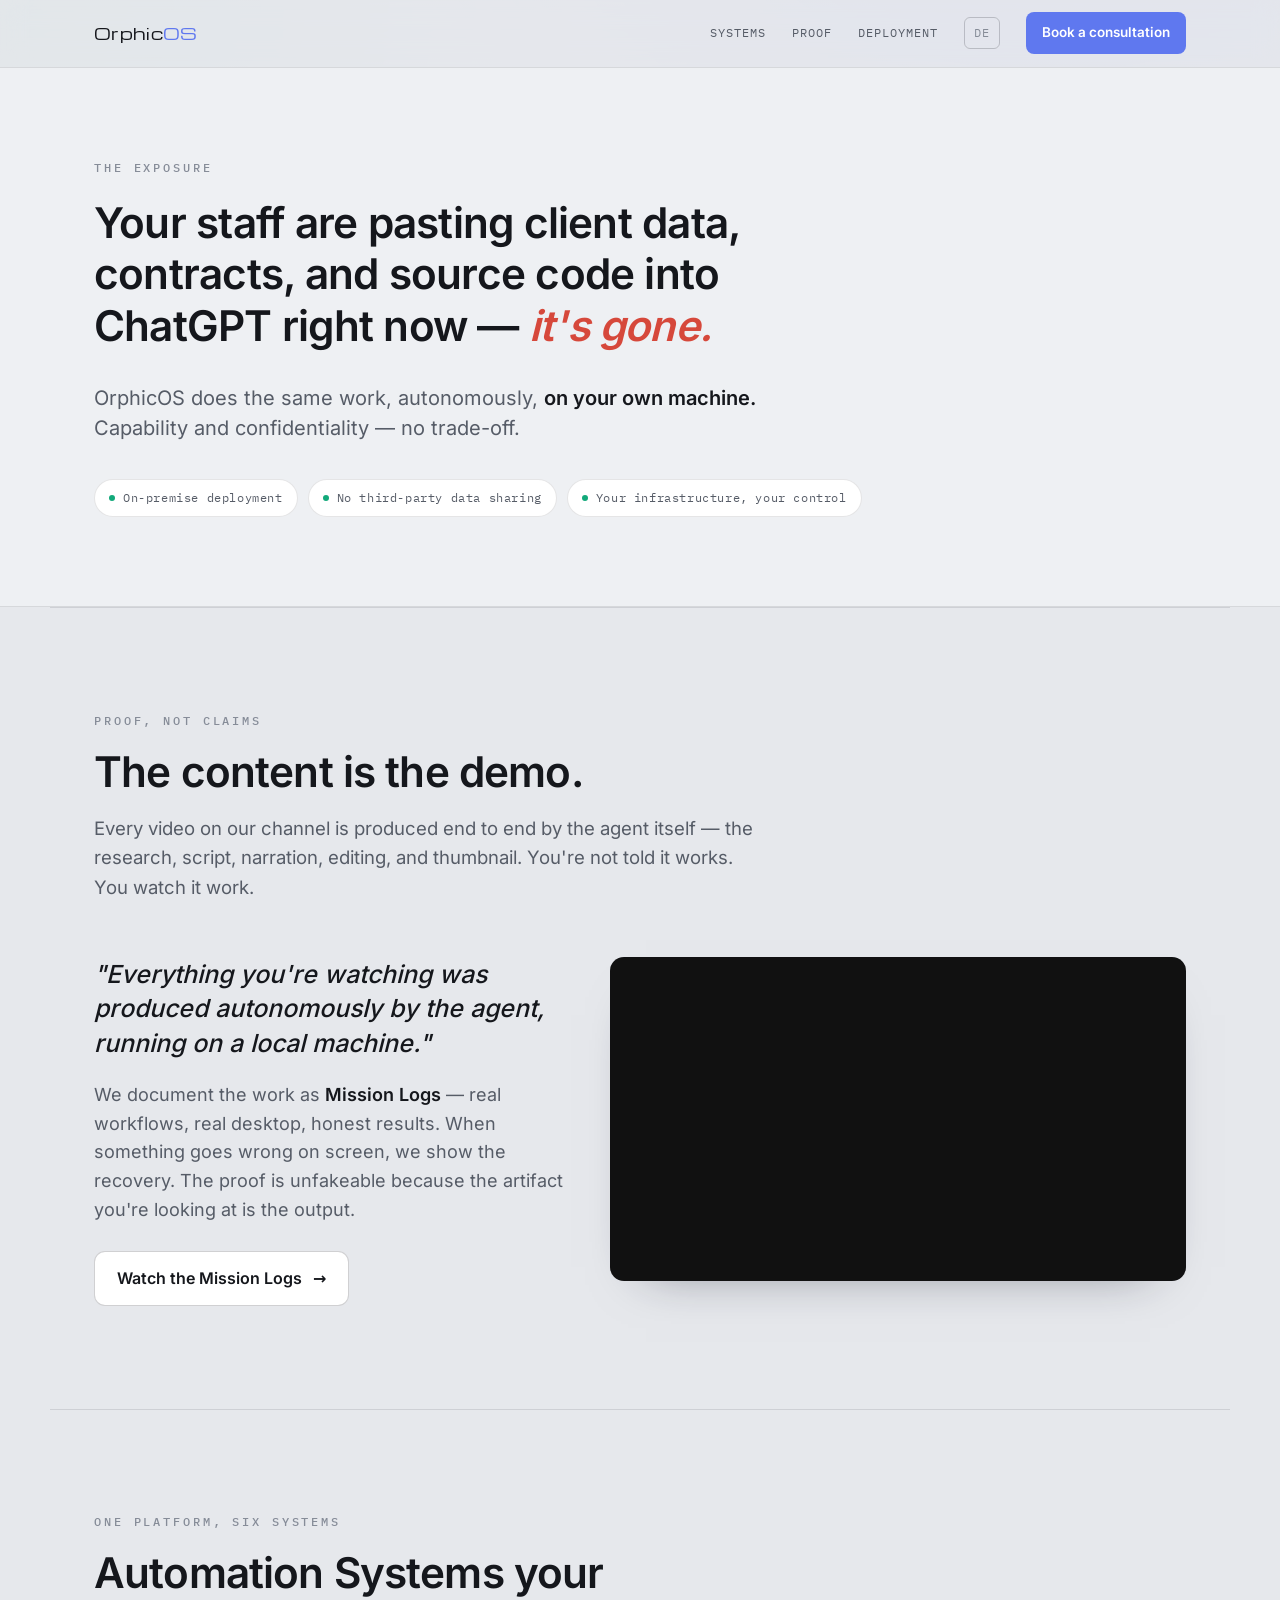
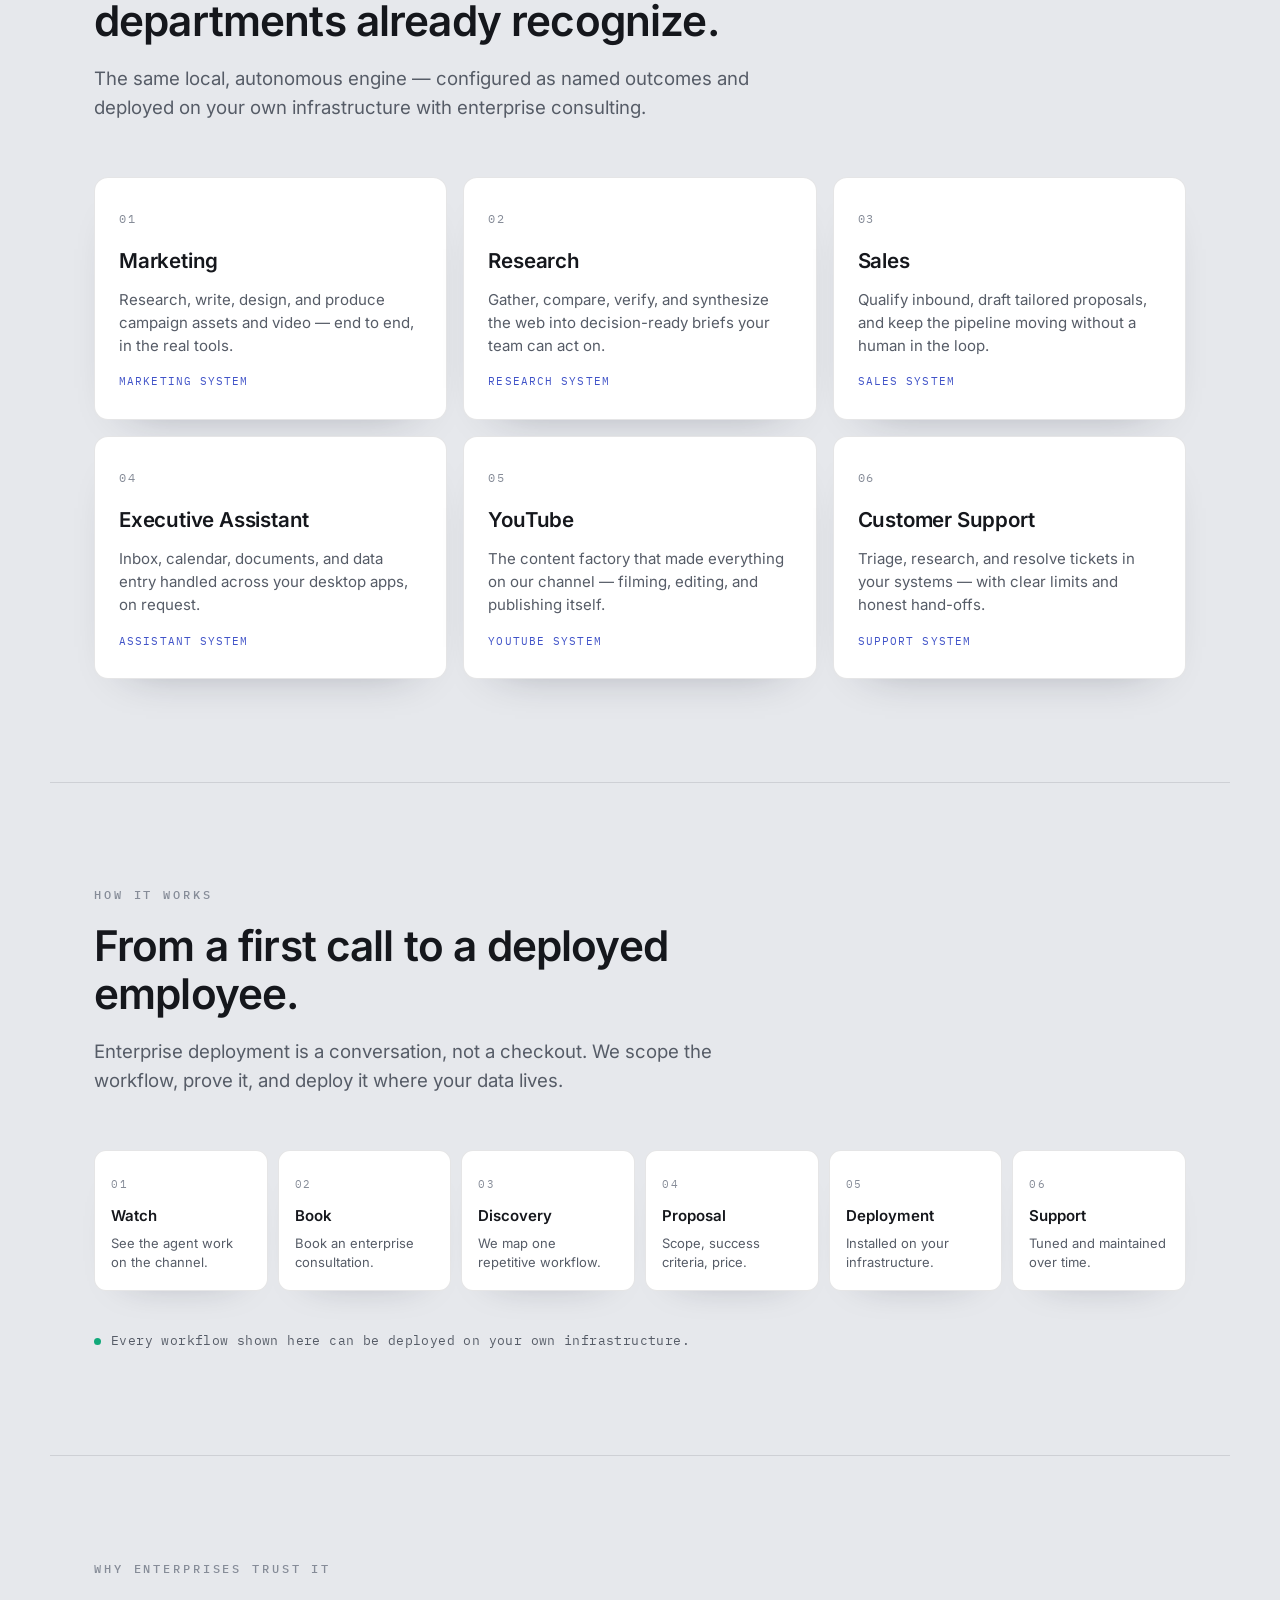
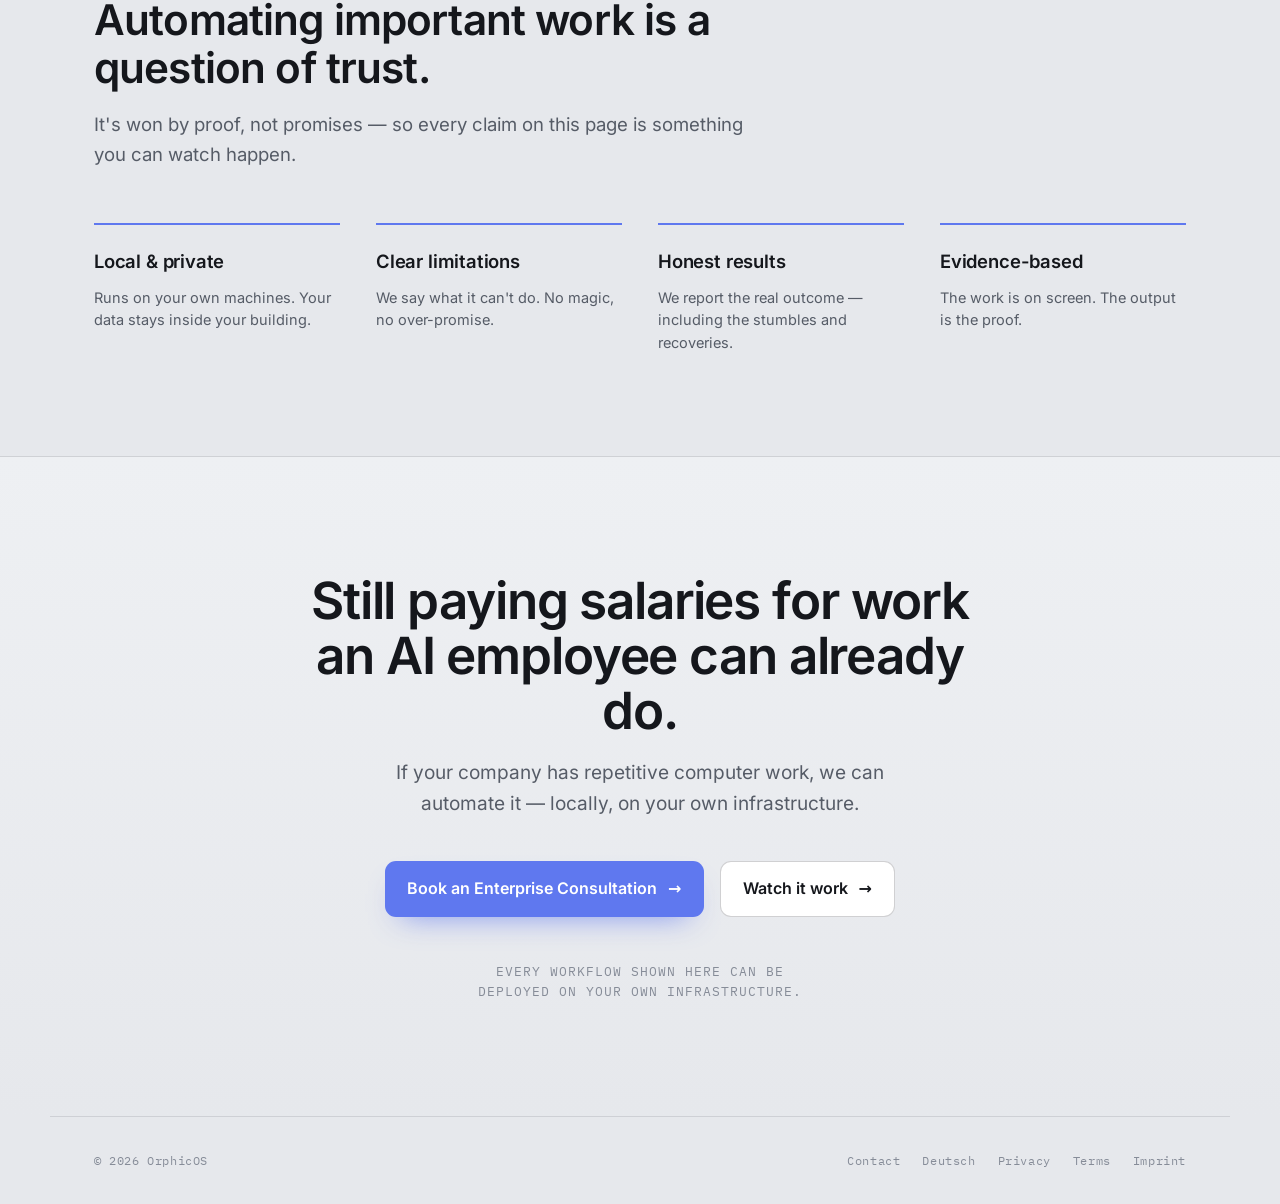
==== commit aa97edf6: "Embed converting Mission Log and replace dead YouTube channel" ====
--- a/landing/index.html
+++ b/landing/index.html
@@ -68,11 +68,15 @@
           <p>We document the work as <b style="color:var(--text)">Mission Logs</b> — real workflows, real desktop, honest results. When something goes wrong on screen, we show the recovery. The proof is unfakeable because the artifact you're looking at is the output.</p>
           <a class="btn btn-ghost watch" href="https://www.youtube.com/channel/UCAZ4UmGpCjGsuipjz5-AdOQ" target="_blank" rel="noopener">Watch the Mission Logs <span class="arrow" aria-hidden="true">→</span></a>
         </div>
-        <div class="mission-list reveal">
-          <div class="mission"><span class="id">Log #001</span><span class="name">Build &amp; ship a SaaS landing page</span><span class="fmt">Time&nbsp;Challenge</span></div>
-          <div class="mission"><span class="id">Log #007</span><span class="name">Audit a competitor's funnel &amp; SEO</span><span class="fmt">Secret&nbsp;Shopper</span></div>
-          <div class="mission"><span class="id">Log #014</span><span class="name">Process a batch of documents into a report</span><span class="fmt">Live&nbsp;Benchmark</span></div>
-          <div class="mission"><span class="id">Log #025</span><span class="name">Produce a complete YouTube video</span><span class="fmt">Enterprise&nbsp;Workflow</span></div>
+        <div class="proof-video reveal">
+          <div class="yt-wrap">
+            <iframe
+              src="https://www.youtube-nocookie.com/embed/Z6-Rt8RjJ4k?rel=0"
+              title="Sales data into a dashboard: AI agent on your own server"
+              allow="accelerometer; autoplay; clipboard-write; encrypted-media; gyroscope; picture-in-picture; web-share"
+              allowfullscreen
+              loading="lazy"></iframe>
+          </div>
         </div>
       </div>
     </section>
--- a/landing/styles.css
+++ b/landing/styles.css
@@ -268,6 +268,14 @@
   font-size:clamp(1.2rem,2.2vw,1.55rem); line-height:1.4; color:var(--text); margin-bottom:20px;
 }
 .watch { margin-top:26px; display:inline-flex; }
+.proof-video { min-width:0; }
+.yt-wrap {
+  position:relative; width:100%; aspect-ratio:16/9;
+  background:#111; border-radius:14px; overflow:hidden;
+  border:1px solid var(--line);
+  box-shadow:0 22px 50px -36px rgba(20,24,44,.55);
+}
+.yt-wrap iframe { position:absolute; inset:0; width:100%; height:100%; border:0; }
 
 /* ── AUTOMATION SYSTEMS ────────────────── */
 .systems { display:grid; grid-template-columns:1fr; gap:16px; }
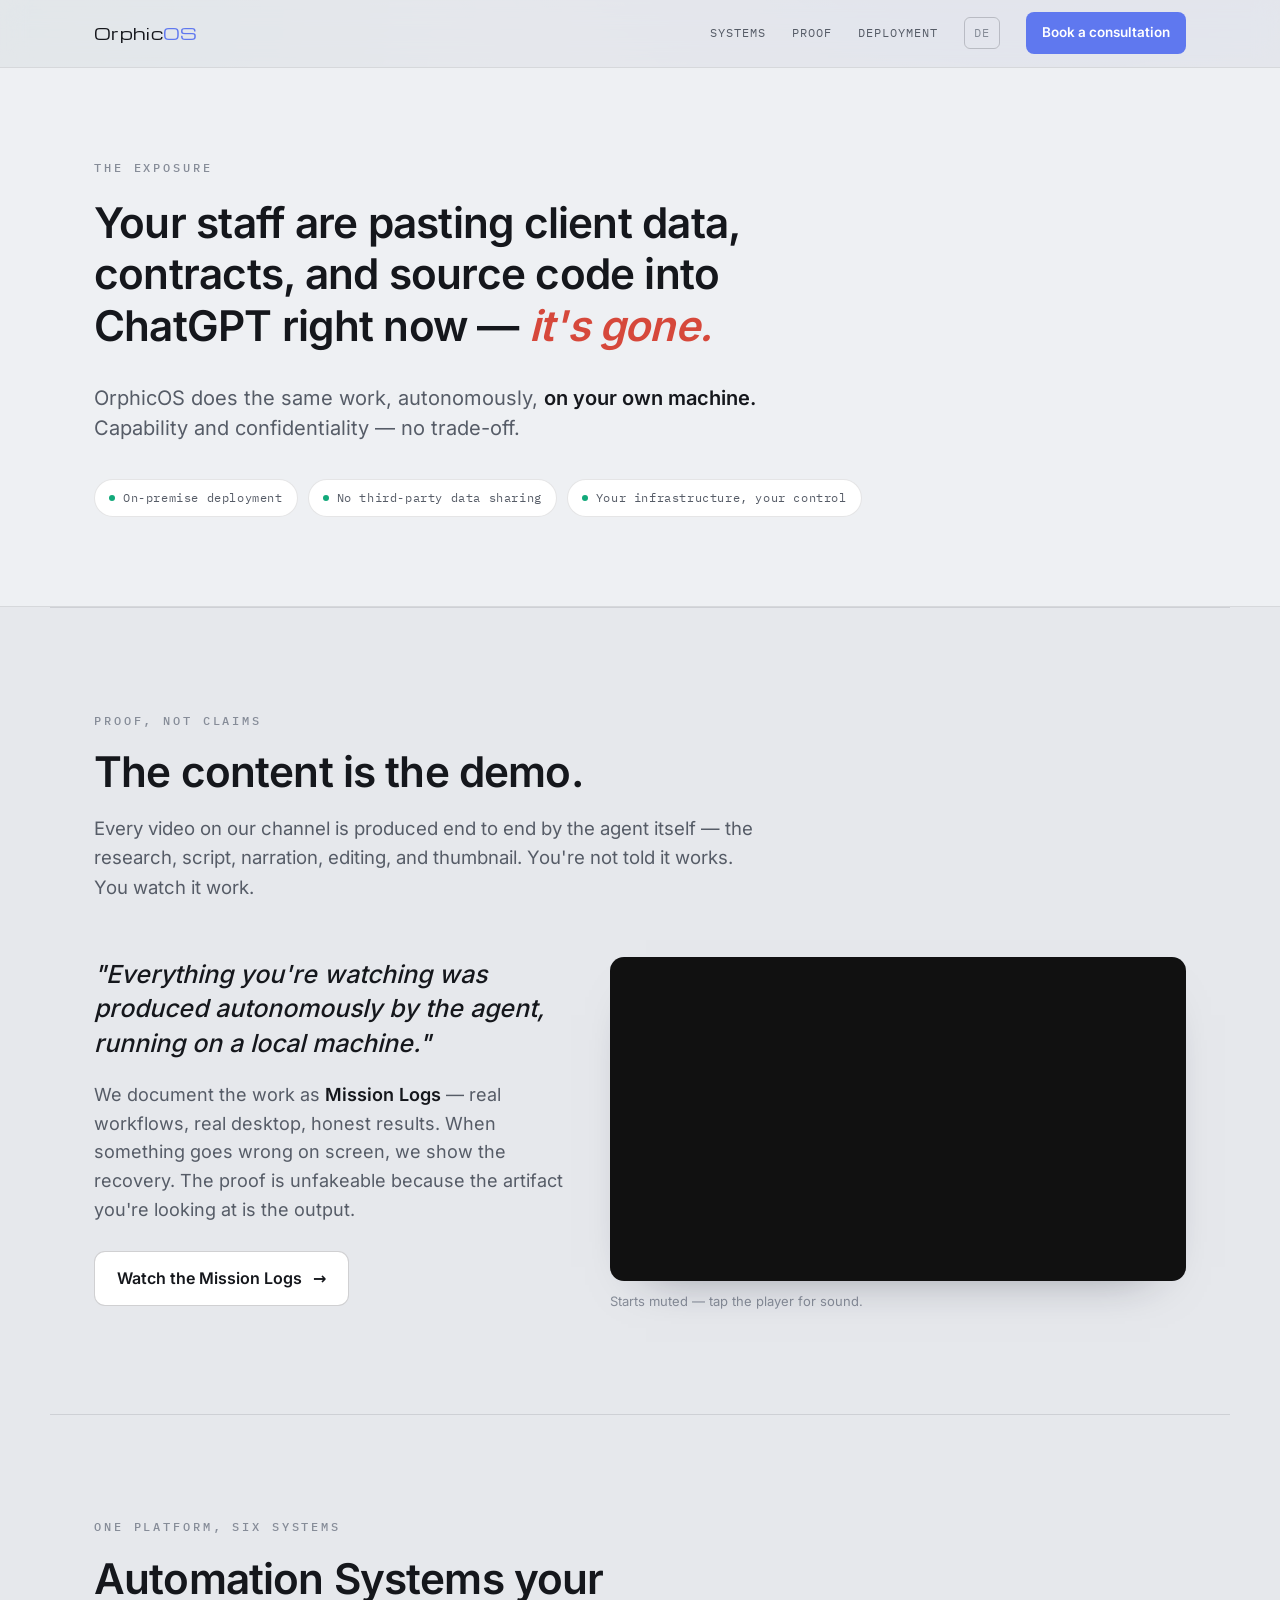
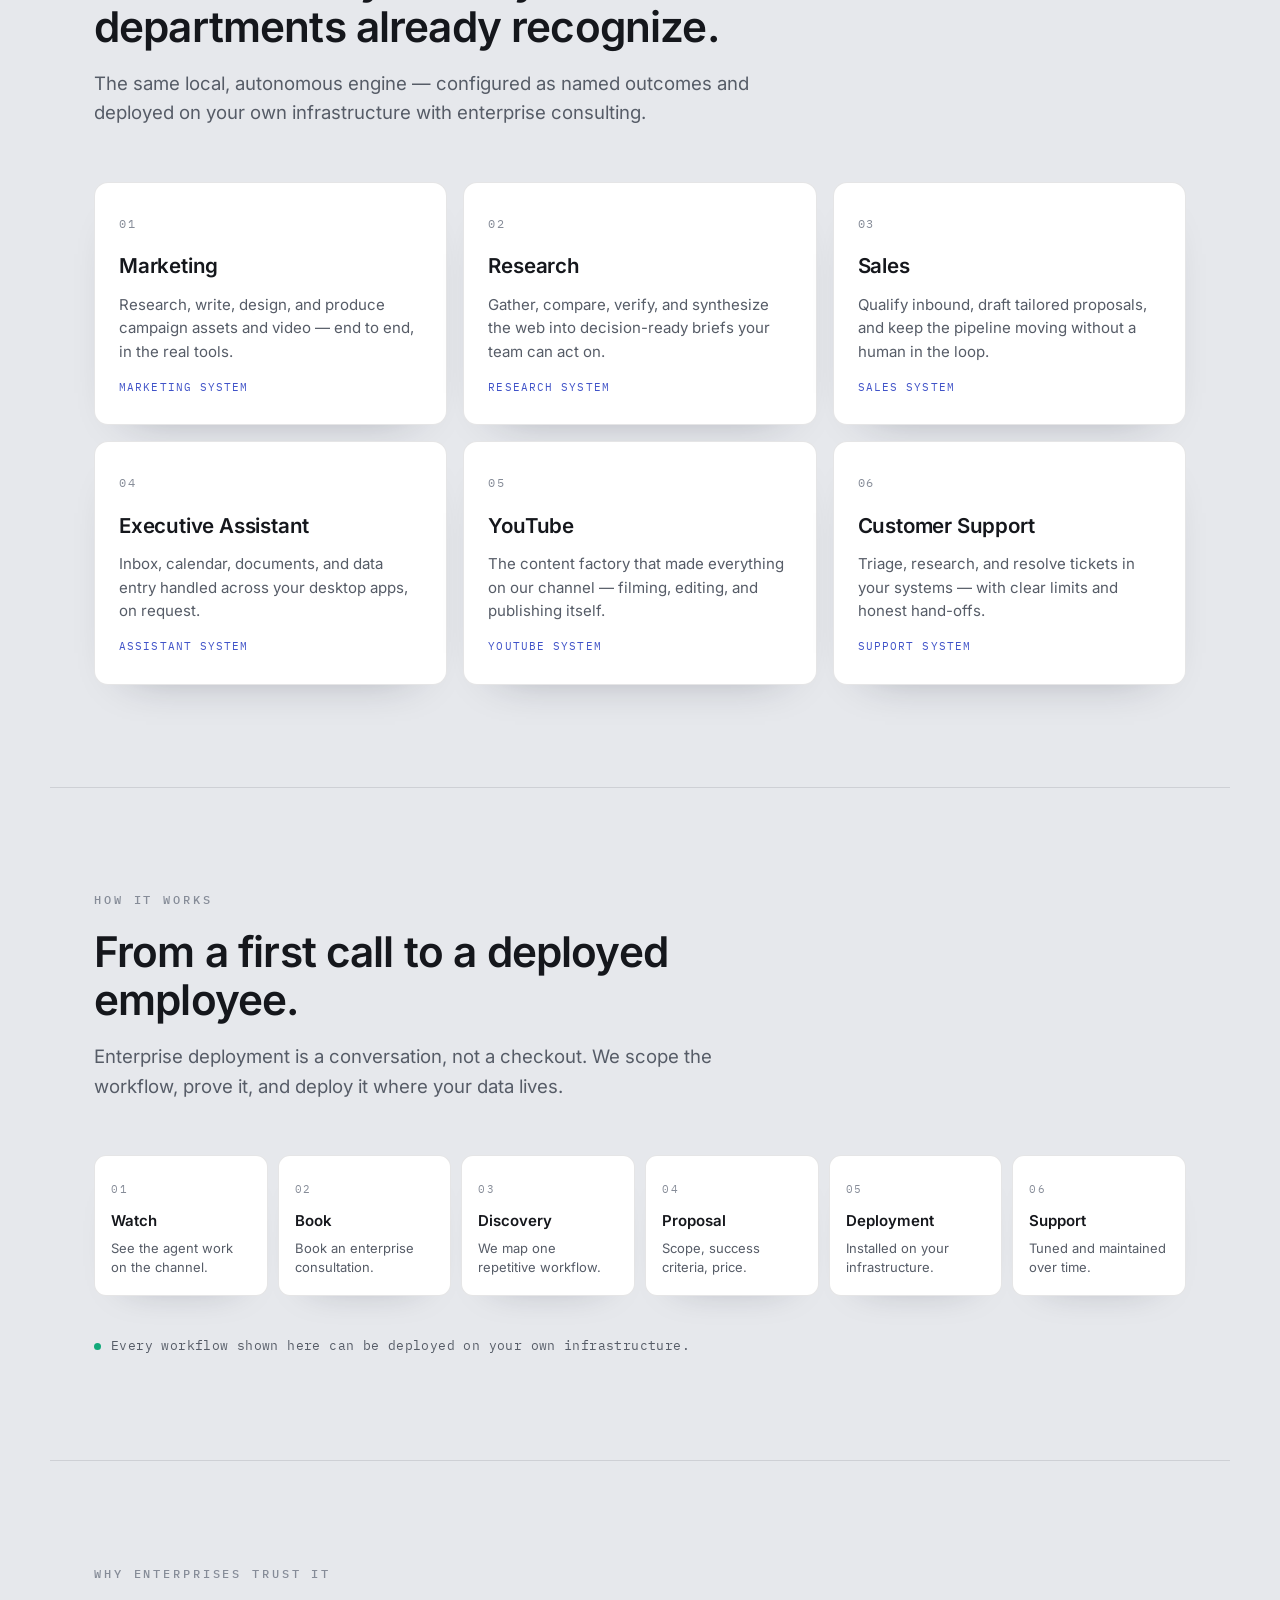
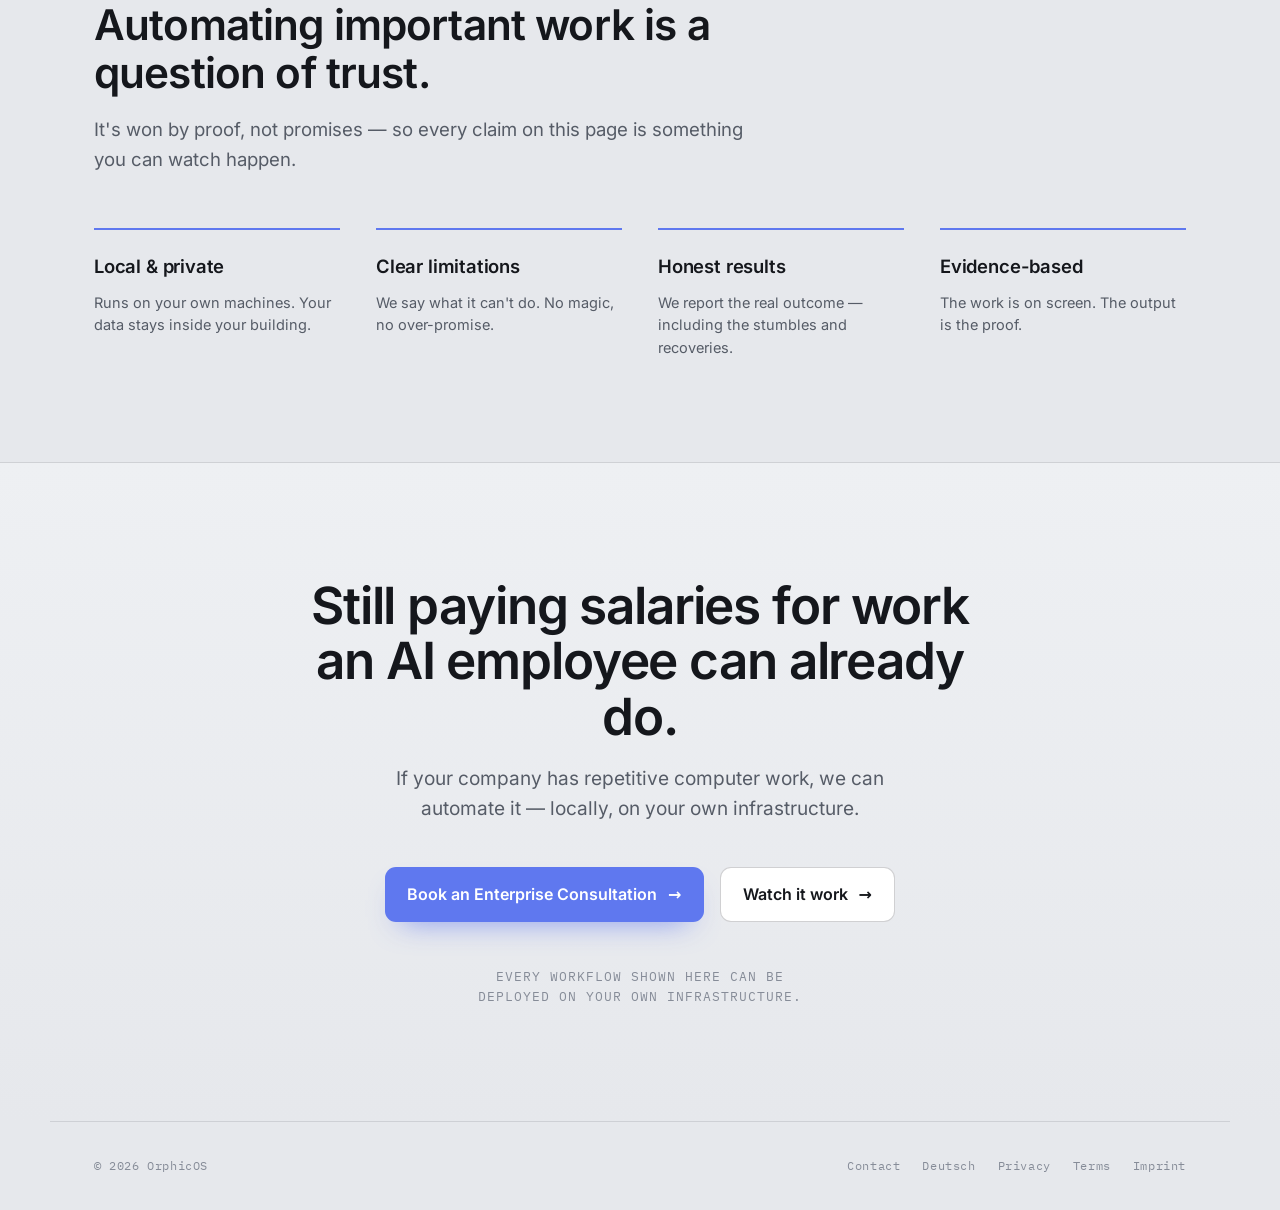
==== commit 119deeda: "Autoplay YouTube proof embeds muted" ====
--- a/landing/index.html
+++ b/landing/index.html
@@ -71,12 +71,13 @@
         <div class="proof-video reveal">
           <div class="yt-wrap">
             <iframe
-              src="https://www.youtube-nocookie.com/embed/Z6-Rt8RjJ4k?rel=0"
-              title="Sales data into a dashboard: AI agent on your own server"
+              src="https://www.youtube-nocookie.com/embed/NsAulgrU1Eg?rel=0&autoplay=1&mute=1&playsinline=1"
+              title="AI Agent Audits Supplier Portal — Data Never Leaves"
               allow="accelerometer; autoplay; clipboard-write; encrypted-media; gyroscope; picture-in-picture; web-share"
               allowfullscreen
               loading="lazy"></iframe>
           </div>
+          <p class="yt-note">Starts muted — tap the player for sound.</p>
         </div>
       </div>
     </section>
--- a/landing/styles.css
+++ b/landing/styles.css
@@ -276,6 +276,7 @@
   box-shadow:0 22px 50px -36px rgba(20,24,44,.55);
 }
 .yt-wrap iframe { position:absolute; inset:0; width:100%; height:100%; border:0; }
+.yt-note { margin-top:10px; font-size:13px; color:var(--faint); }
 
 /* ── AUTOMATION SYSTEMS ────────────────── */
 .systems { display:grid; grid-template-columns:1fr; gap:16px; }
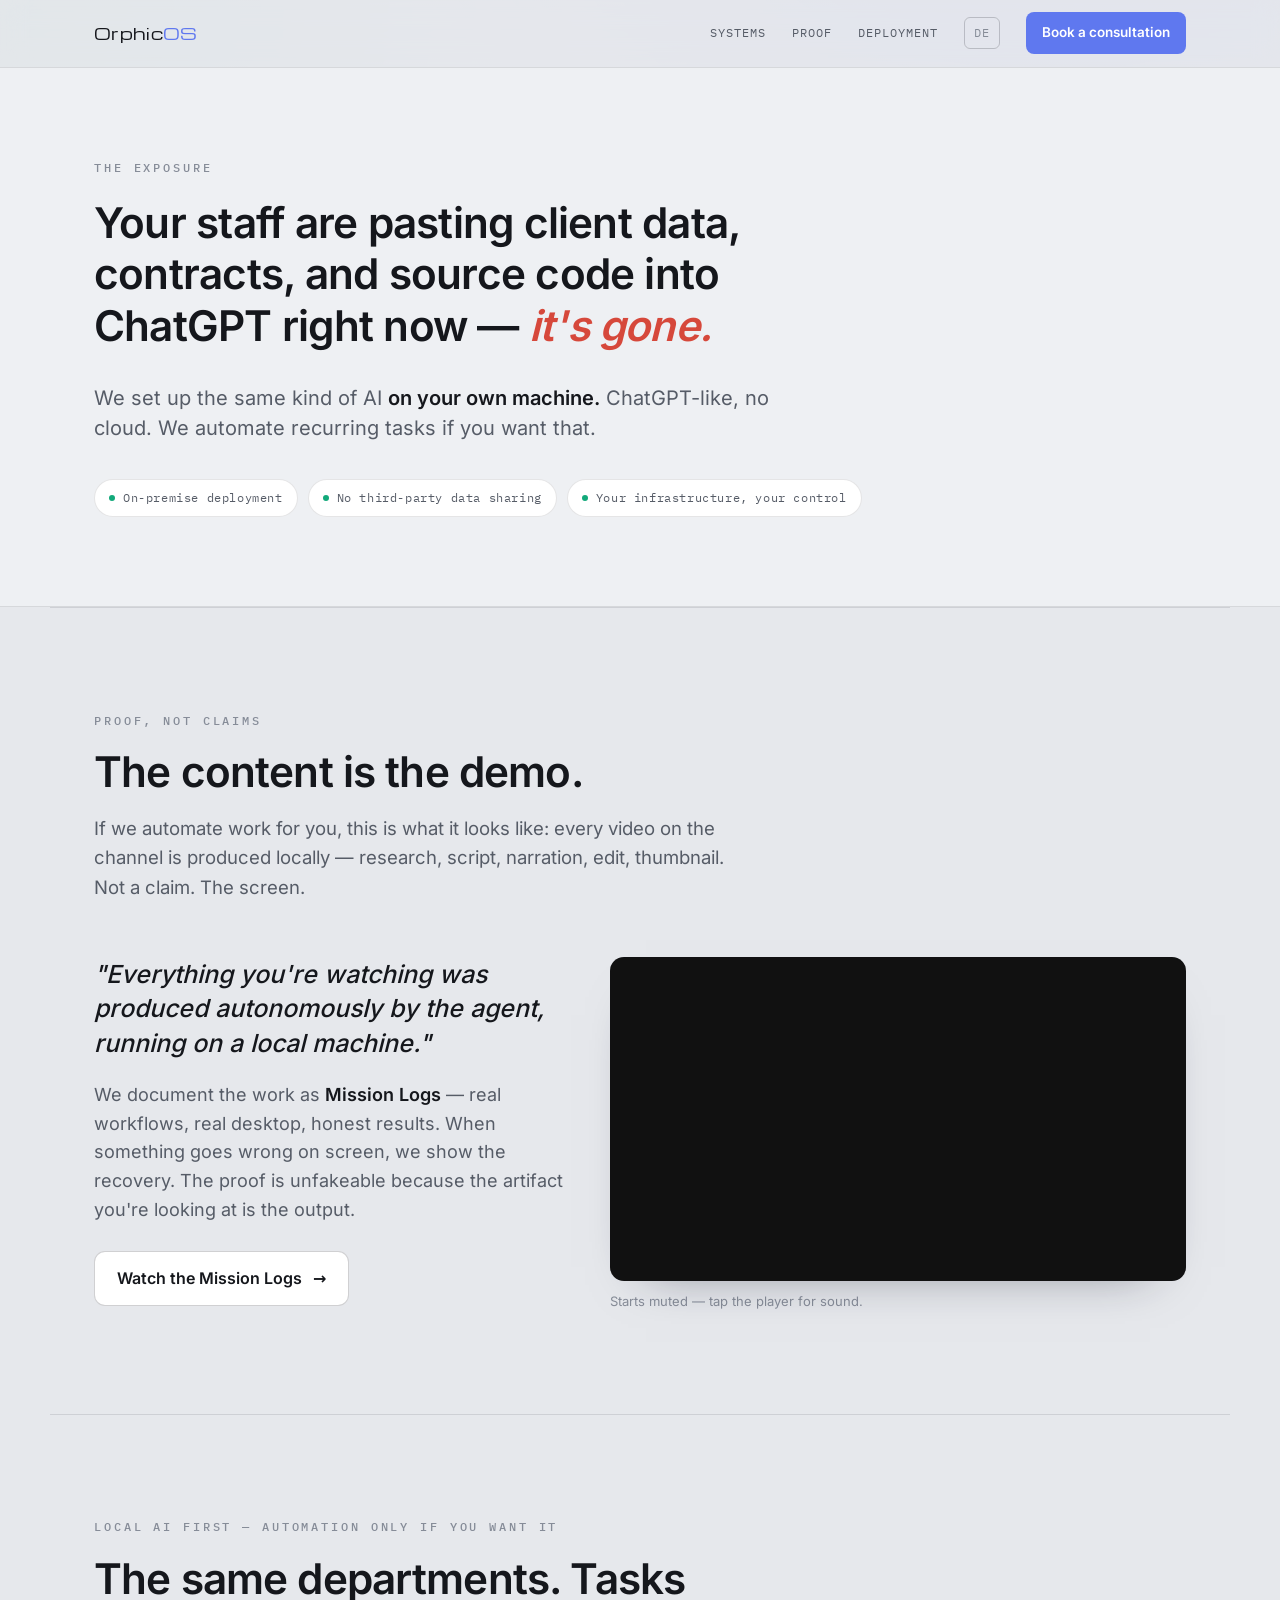
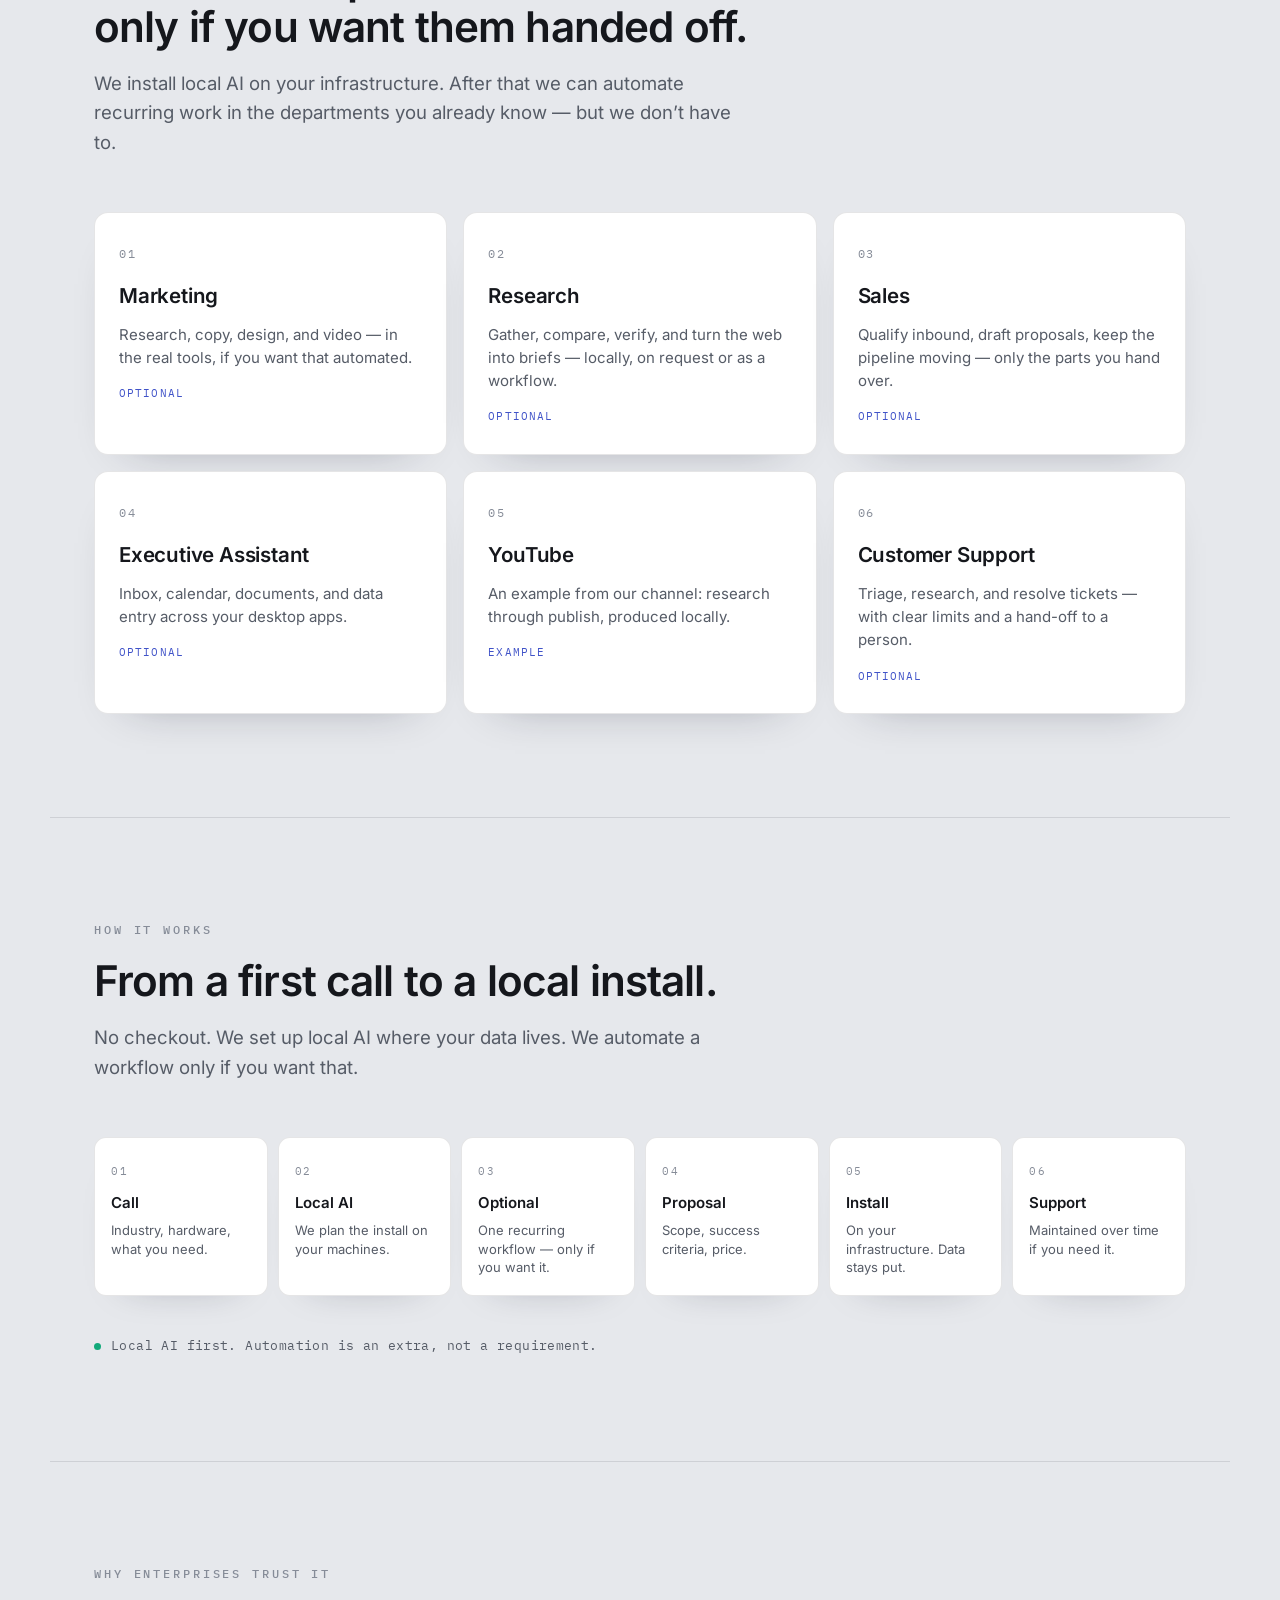
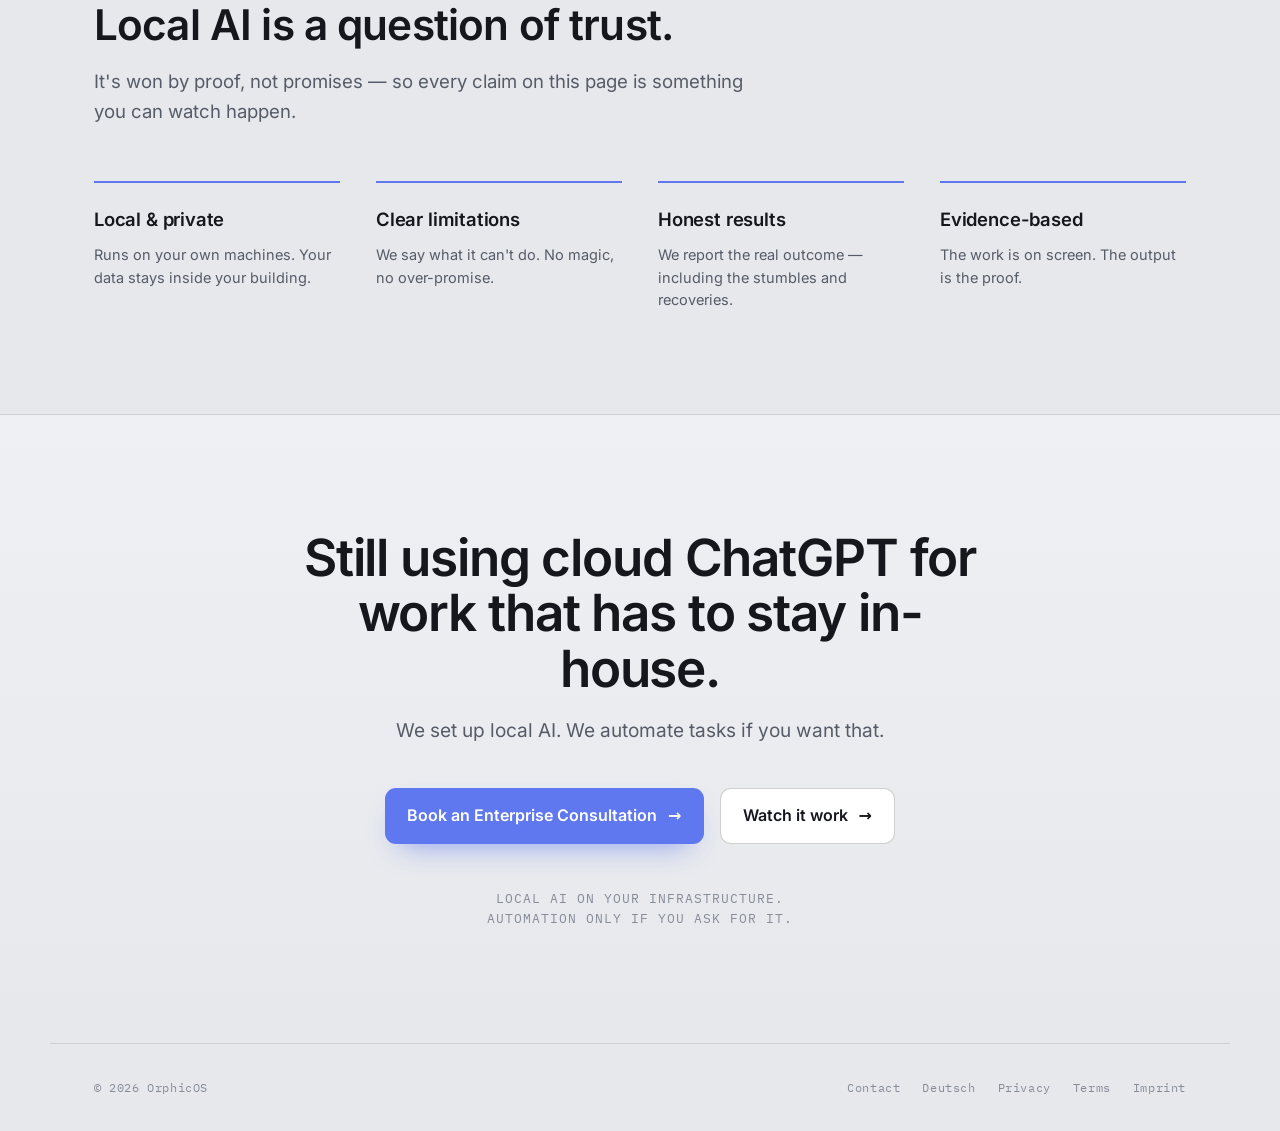
==== commit 212a3b88: "Unify offer: local AI setup, automation only if wanted" ====
--- a/landing/index.html
+++ b/landing/index.html
@@ -4,10 +4,10 @@
 <meta charset="UTF-8" />
 <meta name="viewport" content="width=device-width, initial-scale=1" />
 <script src="/assets/boot.js"></script>
-<title>OrphicOS — an autonomous AI employee that works on your machines, not the cloud</title>
-<meta name="description" content="OrphicOS deploys autonomous AI employees that run real business workflows end to end in your own desktop apps — locally, on your own infrastructure. Nothing leaves the building." />
-<meta property="og:title" content="OrphicOS — Enterprise Autonomous AI Employees" />
-<meta property="og:description" content="It doesn't assist your team. It does the job — locally, on your own machines. Nothing leaves the building." />
+<title>OrphicOS — local AI on your machines, automation if you want it</title>
+<meta name="description" content="We set up local AI on your infrastructure. Data stays in the building. We automate recurring tasks if you want that." />
+<meta property="og:title" content="OrphicOS — local AI for companies" />
+<meta property="og:description" content="Local AI on your machines. We automate tasks if you want that." />
 <meta property="og:type" content="website" />
 <link rel="icon" href="assets/favicon.ico" sizes="16x16 32x32 48x48" />
 <link rel="icon" type="image/png" href="assets/favicon.png" />
@@ -37,7 +37,7 @@
     <div id="world">
       <noscript>
         <img src="assets/world/scene1.webp" alt="Origami papercraft data center — folded washi-paper server racks with glowing amber windows" style="width:100%;display:block;" />
-        <h1>An AI employee that does the work — on your machines, not the cloud.</h1>
+        <h1>Local AI on your machines — not the cloud.</h1>
       </noscript>
     </div>
 
@@ -46,7 +46,7 @@
       <div class="wrap wedge-inner">
         <p class="eyebrow reveal" style="margin-bottom:20px;">The exposure</p>
         <p class="wedge-quote reveal">Your staff are pasting client data, contracts, and source code into ChatGPT right now — <span class="gone">it's gone.</span></p>
-        <p class="wedge-counter reveal">OrphicOS does the same work, autonomously, <b>on your own machine.</b> Capability and confidentiality — no trade-off.</p>
+        <p class="wedge-counter reveal">We set up the same kind of AI <b>on your own machine.</b> ChatGPT-like, no cloud. We automate recurring tasks if you want that.</p>
         <div class="chips reveal">
           <span class="chip"><span class="dot"></span>On-premise deployment</span>
           <span class="chip"><span class="dot"></span>No third-party data sharing</span>
@@ -60,7 +60,7 @@
       <div class="section-head reveal">
         <span class="eyebrow">Proof, not claims</span>
         <h2 class="section-title">The content is the demo.</h2>
-        <p class="section-lead">Every video on our channel is produced end to end by the agent itself — the research, script, narration, editing, and thumbnail. You're not told it works. You watch it work.</p>
+        <p class="section-lead">If we automate work for you, this is what it looks like: every video on the channel is produced locally — research, script, narration, edit, thumbnail. Not a claim. The screen.</p>
       </div>
       <div class="proof-grid">
         <div class="proof-copy reveal">
@@ -85,17 +85,17 @@
     <!-- AUTOMATION SYSTEMS -->
     <section class="section wrap" id="systems">
       <div class="section-head reveal">
-        <span class="eyebrow">One platform, six systems</span>
-        <h2 class="section-title">Automation Systems your departments already recognize.</h2>
-        <p class="section-lead">The same local, autonomous engine — configured as named outcomes and deployed on your own infrastructure with enterprise consulting.</p>
+        <span class="eyebrow">Local AI first — automation only if you want it</span>
+        <h2 class="section-title">The same departments. Tasks only if you want them handed off.</h2>
+        <p class="section-lead">We install local AI on your infrastructure. After that we can automate recurring work in the departments you already know — but we don’t have to.</p>
       </div>
       <div class="systems">
-        <article class="sys reveal"><span class="num">01</span><h3>Marketing</h3><p>Research, write, design, and produce campaign assets and video — end to end, in the real tools.</p><span class="tag">Marketing System</span></article>
-        <article class="sys reveal"><span class="num">02</span><h3>Research</h3><p>Gather, compare, verify, and synthesize the web into decision-ready briefs your team can act on.</p><span class="tag">Research System</span></article>
-        <article class="sys reveal"><span class="num">03</span><h3>Sales</h3><p>Qualify inbound, draft tailored proposals, and keep the pipeline moving without a human in the loop.</p><span class="tag">Sales System</span></article>
-        <article class="sys reveal"><span class="num">04</span><h3>Executive Assistant</h3><p>Inbox, calendar, documents, and data entry handled across your desktop apps, on request.</p><span class="tag">Assistant System</span></article>
-        <article class="sys reveal"><span class="num">05</span><h3>YouTube</h3><p>The content factory that made everything on our channel — filming, editing, and publishing itself.</p><span class="tag">YouTube System</span></article>
-        <article class="sys reveal"><span class="num">06</span><h3>Customer Support</h3><p>Triage, research, and resolve tickets in your systems — with clear limits and honest hand-offs.</p><span class="tag">Support System</span></article>
+        <article class="sys reveal"><span class="num">01</span><h3>Marketing</h3><p>Research, copy, design, and video — in the real tools, if you want that automated.</p><span class="tag">Optional</span></article>
+        <article class="sys reveal"><span class="num">02</span><h3>Research</h3><p>Gather, compare, verify, and turn the web into briefs — locally, on request or as a workflow.</p><span class="tag">Optional</span></article>
+        <article class="sys reveal"><span class="num">03</span><h3>Sales</h3><p>Qualify inbound, draft proposals, keep the pipeline moving — only the parts you hand over.</p><span class="tag">Optional</span></article>
+        <article class="sys reveal"><span class="num">04</span><h3>Executive Assistant</h3><p>Inbox, calendar, documents, and data entry across your desktop apps.</p><span class="tag">Optional</span></article>
+        <article class="sys reveal"><span class="num">05</span><h3>YouTube</h3><p>An example from our channel: research through publish, produced locally.</p><span class="tag">Example</span></article>
+        <article class="sys reveal"><span class="num">06</span><h3>Customer Support</h3><p>Triage, research, and resolve tickets — with clear limits and a hand-off to a person.</p><span class="tag">Optional</span></article>
       </div>
     </section>
 
@@ -103,25 +103,25 @@
     <section class="section wrap" id="deploy">
       <div class="section-head reveal">
         <span class="eyebrow">How it works</span>
-        <h2 class="section-title">From a first call to a deployed employee.</h2>
-        <p class="section-lead">Enterprise deployment is a conversation, not a checkout. We scope the workflow, prove it, and deploy it where your data lives.</p>
+        <h2 class="section-title">From a first call to a local install.</h2>
+        <p class="section-lead">No checkout. We set up local AI where your data lives. We automate a workflow only if you want that.</p>
       </div>
       <div class="funnel reveal">
-        <div class="node"><span class="n">01</span><div class="t">Watch</div><div class="d">See the agent work on the channel.</div></div>
-        <div class="node"><span class="n">02</span><div class="t">Book</div><div class="d">Book an enterprise consultation.</div></div>
-        <div class="node"><span class="n">03</span><div class="t">Discovery</div><div class="d">We map one repetitive workflow.</div></div>
+        <div class="node"><span class="n">01</span><div class="t">Call</div><div class="d">Industry, hardware, what you need.</div></div>
+        <div class="node"><span class="n">02</span><div class="t">Local AI</div><div class="d">We plan the install on your machines.</div></div>
+        <div class="node"><span class="n">03</span><div class="t">Optional</div><div class="d">One recurring workflow — only if you want it.</div></div>
         <div class="node"><span class="n">04</span><div class="t">Proposal</div><div class="d">Scope, success criteria, price.</div></div>
-        <div class="node"><span class="n">05</span><div class="t">Deployment</div><div class="d">Installed on your infrastructure.</div></div>
-        <div class="node"><span class="n">06</span><div class="t">Support</div><div class="d">Tuned and maintained over time.</div></div>
+        <div class="node"><span class="n">05</span><div class="t">Install</div><div class="d">On your infrastructure. Data stays put.</div></div>
+        <div class="node"><span class="n">06</span><div class="t">Support</div><div class="d">Maintained over time if you need it.</div></div>
       </div>
-      <p class="deploy-note reveal"><span class="dot"></span>Every workflow shown here can be deployed on your own infrastructure.</p>
+      <p class="deploy-note reveal"><span class="dot"></span>Local AI first. Automation is an extra, not a requirement.</p>
     </section>
 
     <!-- TRUST -->
     <section class="section wrap">
       <div class="section-head reveal">
         <span class="eyebrow">Why enterprises trust it</span>
-        <h2 class="section-title">Automating important work is a question of trust.</h2>
+        <h2 class="section-title">Local AI is a question of trust.</h2>
         <p class="section-lead">It's won by proof, not promises — so every claim on this page is something you can watch happen.</p>
       </div>
       <div class="trust-grid">
@@ -136,13 +136,13 @@
   <!-- CLOSING CTA -->
   <section class="close">
     <div class="wrap close-inner">
-      <h2 class="reveal">Still paying salaries for work an AI employee can already do.</h2>
-      <p class="reveal">If your company has repetitive computer work, we can automate it — locally, on your own infrastructure.</p>
+      <h2 class="reveal">Still using cloud ChatGPT for work that has to stay in-house.</h2>
+      <p class="reveal">We set up local AI. We automate tasks if you want that.</p>
       <div class="actions reveal">
         <a class="btn btn-primary" href="https://t.me/OrphicOS">Book an Enterprise Consultation <span class="arrow" aria-hidden="true">→</span></a>
         <a class="btn btn-ghost" href="https://www.youtube.com/channel/UCAZ4UmGpCjGsuipjz5-AdOQ" target="_blank" rel="noopener">Watch it work <span class="arrow" aria-hidden="true">→</span></a>
       </div>
-      <p class="tagline reveal">Every workflow shown here can be deployed on your own infrastructure.</p>
+      <p class="tagline reveal">Local AI on your infrastructure. Automation only if you ask for it.</p>
     </div>
   </section>
 
--- a/landing/styles.css
+++ b/landing/styles.css
@@ -114,6 +114,27 @@
   transition:background .2s ease, transform .2s ease; white-space:nowrap;
 }
 .nav-cta:hover { background:var(--accent-2); }
+.nav-phone {
+  font-family:var(--mono); font-size:13px; letter-spacing:.02em;
+  color:var(--text); text-decoration:none; padding:8px 4px; white-space:nowrap;
+}
+.nav-phone:hover { color:var(--accent-link); }
+.phone-label { font-size:14px; color:var(--muted); align-self:center; }
+.hook-wrap { position:relative; }
+.hook-video {
+  display:block; width:100%; height:auto; border-radius:14px;
+  background:#111; border:1px solid var(--line);
+  box-shadow:0 22px 50px -36px rgba(20,24,44,.55);
+}
+.hook-unmute {
+  position:absolute; left:12px; bottom:52px; z-index:2;
+  border:0; cursor:pointer;
+  font-family:var(--sans); font-weight:650; font-size:14px;
+  color:var(--accent-ink); background:var(--accent);
+  padding:10px 16px; border-radius:999px;
+  box-shadow:0 10px 24px -14px rgba(20,24,44,.7);
+}
+.hook-unmute[hidden] { display:none; }
 @media (max-width:720px){ .nav-links{ display:none; } }
 
 /* ── shared button ─────────────────────── */
@@ -277,6 +298,17 @@
 }
 .yt-wrap iframe { position:absolute; inset:0; width:100%; height:100%; border:0; }
 .yt-note { margin-top:10px; font-size:13px; color:var(--faint); }
+.yt-start {
+  position:absolute; inset:0; width:100%; height:100%; border:0; padding:0;
+  cursor:pointer; background:#111; color:#fff;
+}
+.yt-start img { width:100%; height:100%; object-fit:cover; display:block; filter:brightness(.72); }
+.yt-start span {
+  position:absolute; left:50%; top:50%; transform:translate(-50%,-50%);
+  font-family:var(--sans); font-weight:650; font-size:1.05rem;
+  background:var(--accent); color:var(--accent-ink);
+  padding:14px 22px; border-radius:999px; white-space:nowrap;
+}
 
 /* ── AUTOMATION SYSTEMS ────────────────── */
 .systems { display:grid; grid-template-columns:1fr; gap:16px; }
